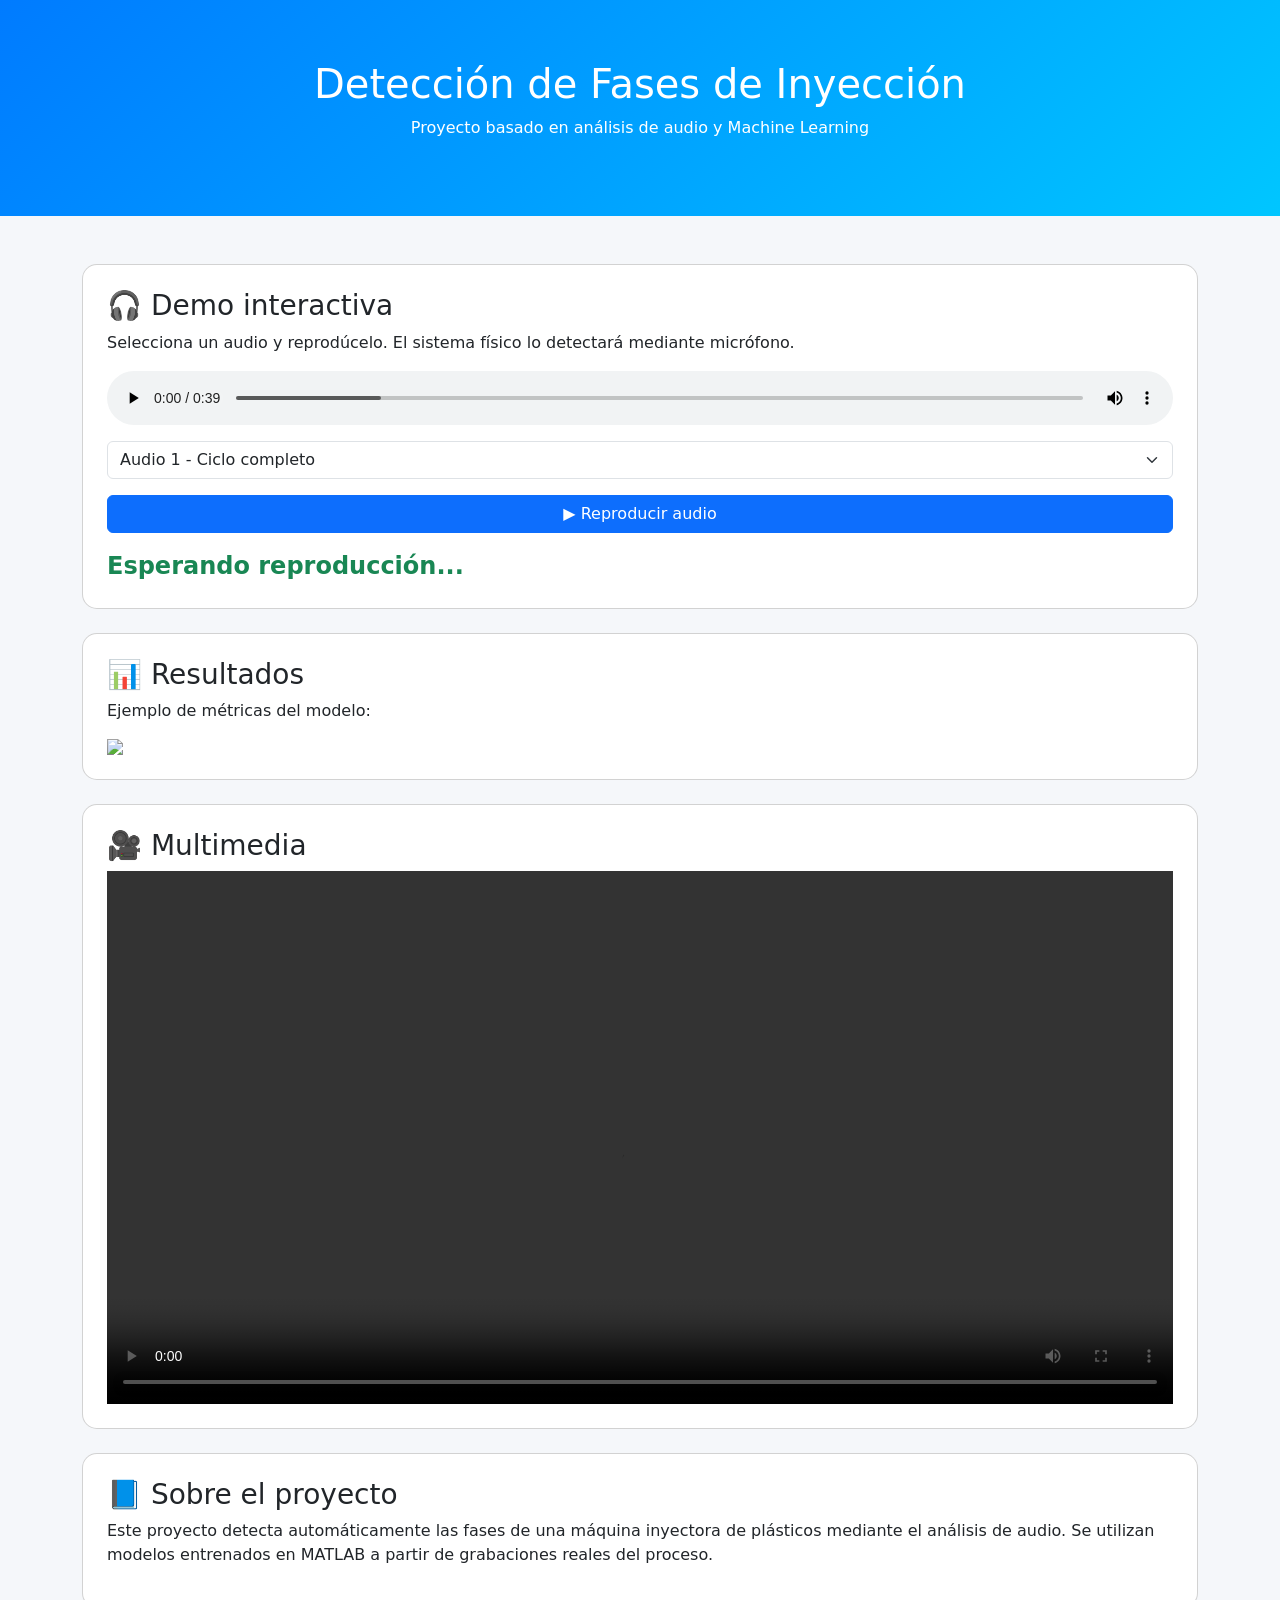
==== index.html @ 89d26fb7 "Add files via upload" ====
<!DOCTYPE html>
<html lang="es">
<head>
  <meta charset="UTF-8">
  <meta name="viewport" content="width=device-width, initial-scale=1.0">
  <title>Detección de Fases - Inyectora</title>

  <!-- Bootstrap CDN -->
  <link href="https://cdn.jsdelivr.net/npm/bootstrap@5.3.0/dist/css/bootstrap.min.css" rel="stylesheet">

  <style>
    body {
      background: #f5f7fa;
    }
    .hero {
      background: linear-gradient(135deg, #007bff, #00c6ff);
      color: white;
      padding: 60px 20px;
      text-align: center;
    }
    .card {
      border-radius: 15px;
    }
    .result-box {
      font-size: 1.5rem;
      font-weight: bold;
      margin-top: 15px;
    }
  </style>
</head>
<body>

<div class="hero">
  <h1>Detección de Fases de Inyección</h1>
  <p>Proyecto basado en análisis de audio y Machine Learning</p>
</div>

<div class="container mt-5">

  <!-- DEMO -->
  <div class="card p-4 mb-4">
    <h3>🎧 Demo interactiva</h3>
    <p>Selecciona un audio y reprodúcelo. El sistema físico lo detectará mediante micrófono.</p>

    <audio id="player" controls class="w-100 mb-3">
      <source id="audioSource" src="audio1.wav" type="audio/wav">
    </audio>

    <select class="form-select" onchange="cambiarAudio(this.value)">
      <option value="audio1.wav">Audio 1 - Ciclo completo</option>
      <option value="audio2.wav">Audio 2 - Variante</option>
      <option value="audio3.wav">Audio 3 - Ruido añadido</option>
    </select>

    <button class="btn btn-primary mt-3" onclick="reproducirAudio()">▶️ Reproducir audio</button>

    <div class="result-box text-success" id="estado">
      Esperando reproducción...
    </div>
  </div>

  <!-- RESULTADOS -->
  <div class="card p-4 mb-4">
    <h3>📊 Resultados</h3>
    <p>Ejemplo de métricas del modelo:</p>
    <img src="grafica.png" class="img-fluid">
  </div>

  <!-- MULTIMEDIA -->
  <div class="card p-4 mb-4">
    <h3>🎥 Multimedia</h3>
    <video controls class="w-100">
      <source src="video.mp4" type="video/mp4">
    </video>
  </div>

  <!-- INFO -->
  <div class="card p-4 mb-4">
    <h3>📘 Sobre el proyecto</h3>
    <p>
      Este proyecto detecta automáticamente las fases de una máquina inyectora de plásticos 
      mediante el análisis de audio. Se utilizan modelos entrenados en MATLAB a partir de 
      grabaciones reales del proceso.
    </p>
  </div>

</div>

<script>
function cambiarAudio(src) {
  const player = document.getElementById("player");
  const source = document.getElementById("audioSource");

  source.src = src;
  player.load();

  document.getElementById("estado").innerText = "Audio cargado. Listo para reproducir.";
}

function reproducirAudio() {
  const player = document.getElementById("player");
  player.play();

  document.getElementById("estado").innerText = "Reproduciendo... El sistema físico está escuchando.";

  setTimeout(() => {
    document.getElementById("estado").innerText = "Procesamiento en curso...";
  }, 2000);

  setTimeout(() => {
    document.getElementById("estado").innerText = "Fase detectada: INYECCIÓN (ejemplo)";
  }, 5000);
}
</script>

</body>
</html>
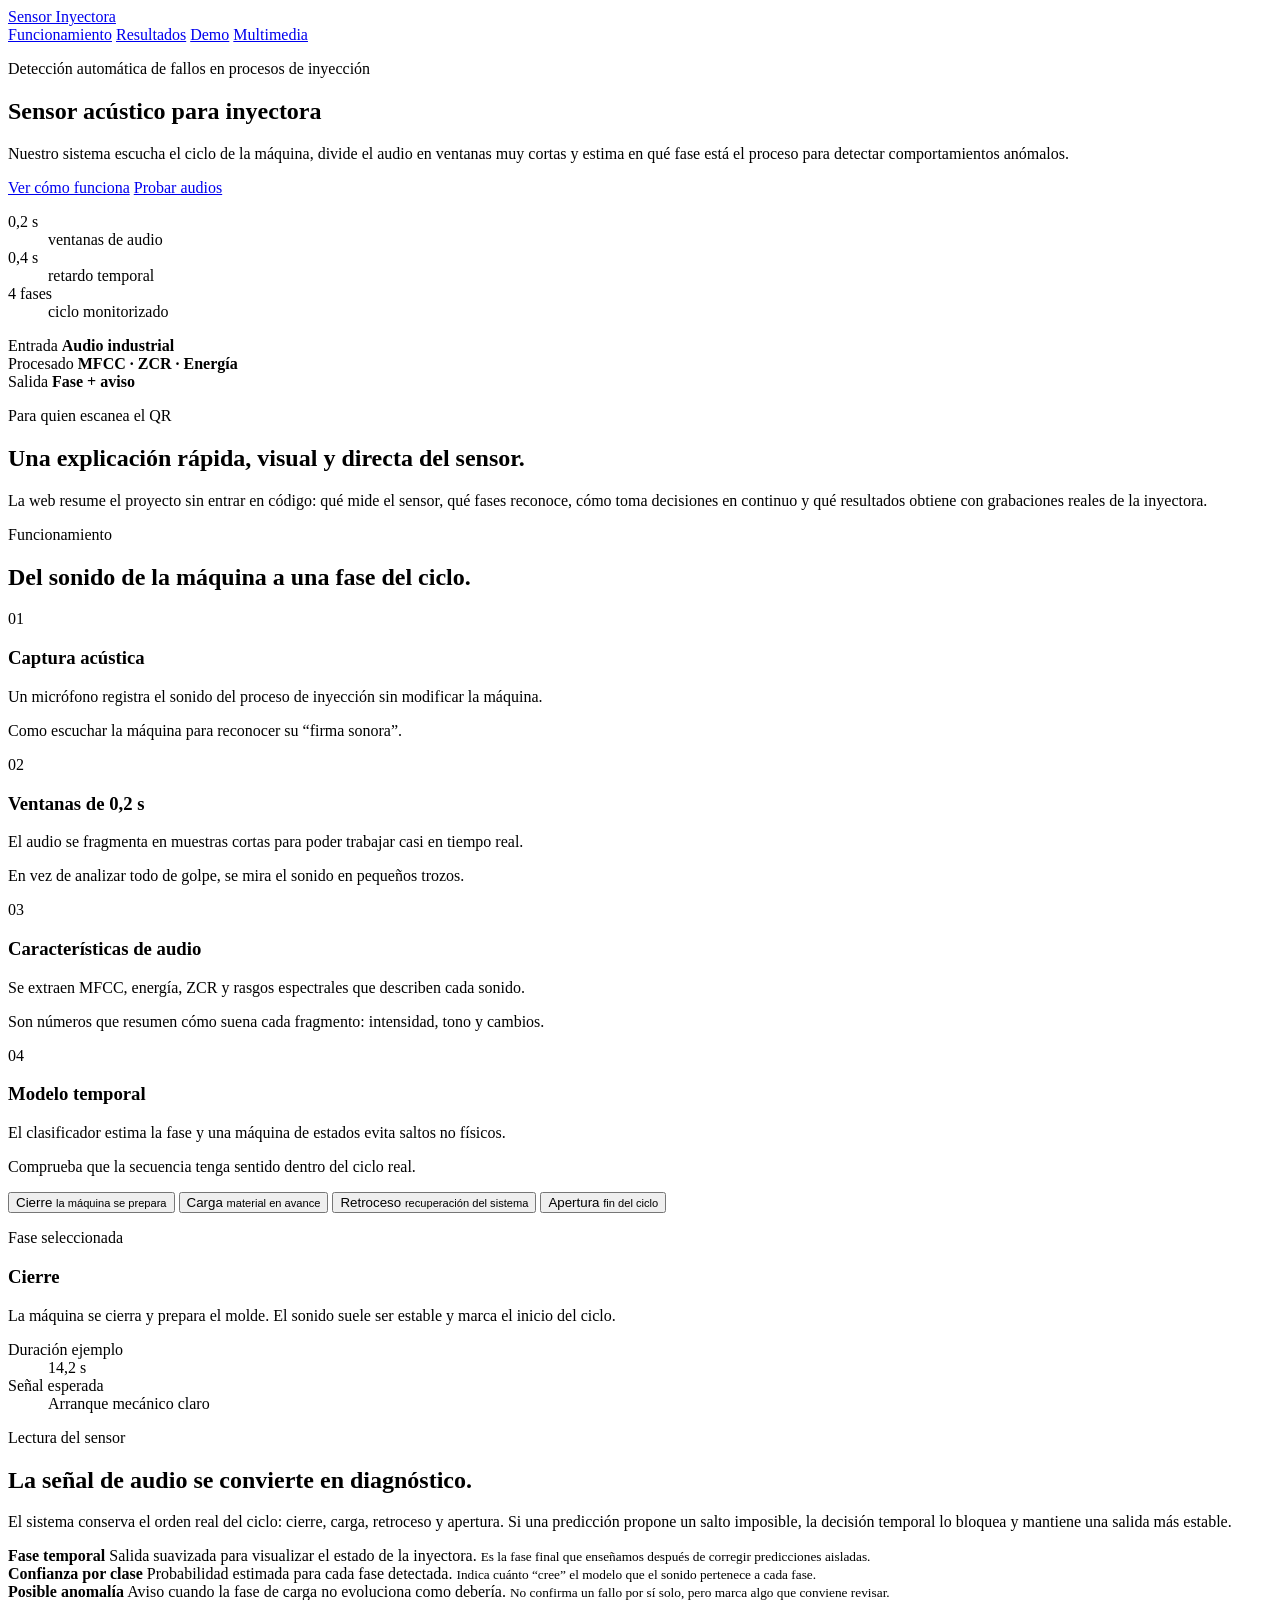
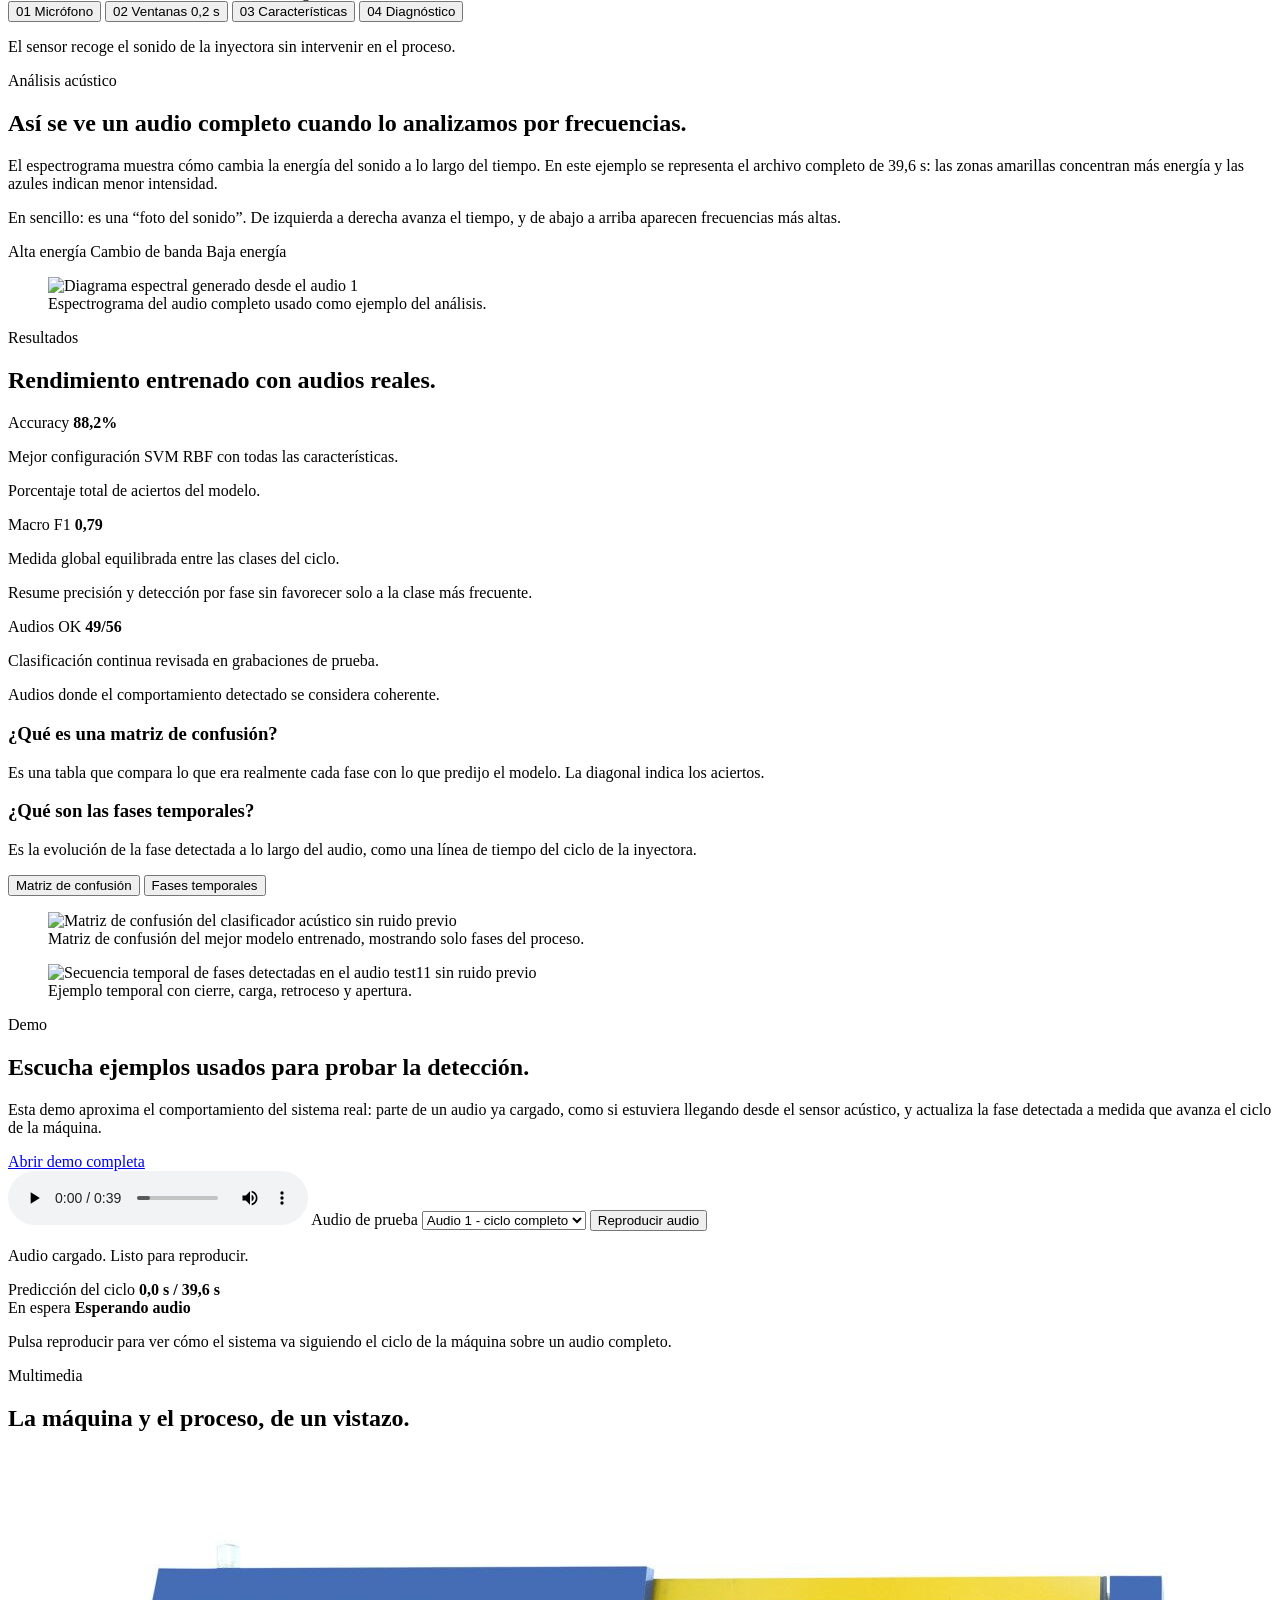
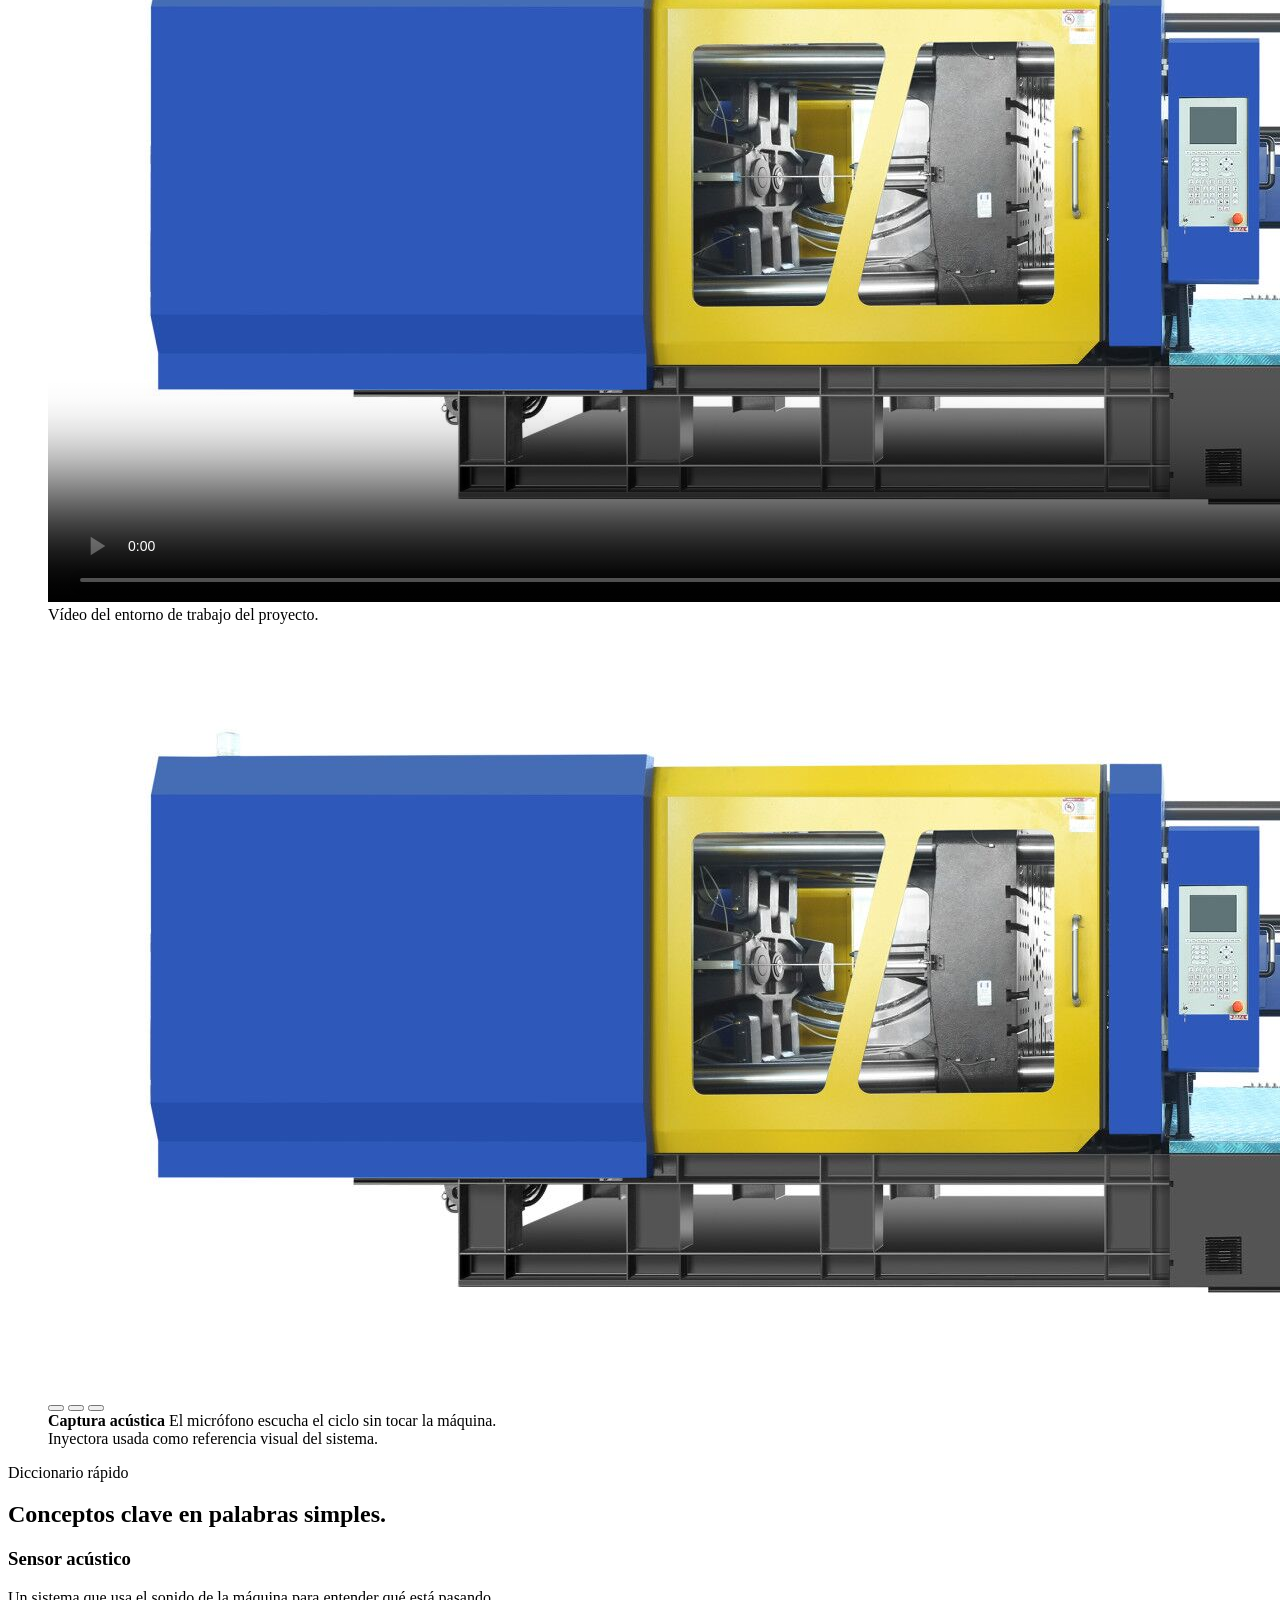
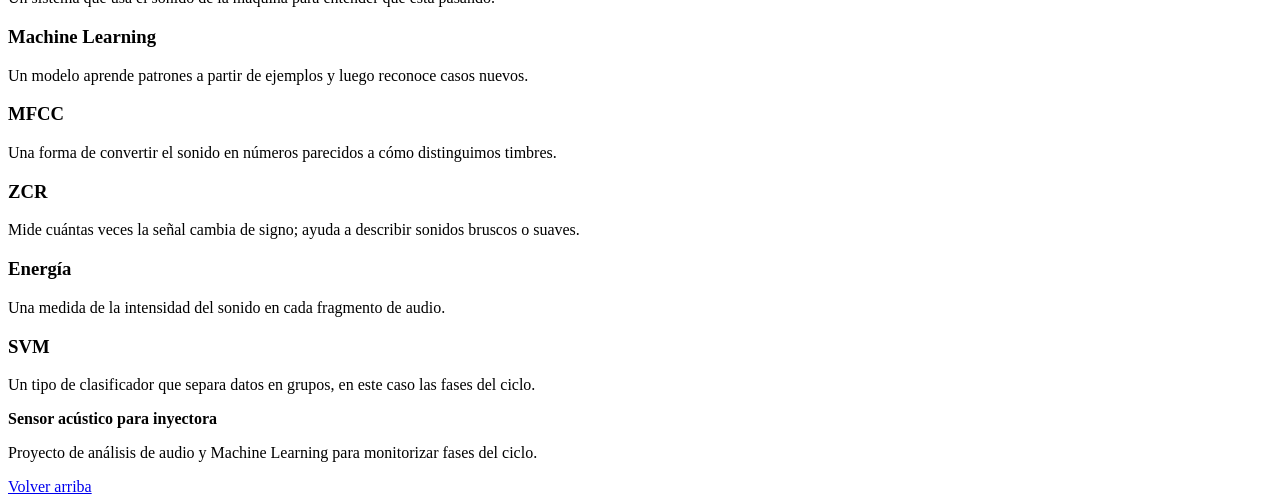
==== commit 9bb40f9d: "Add files via upload" ====
--- a/index.html
+++ b/index.html
@@ -1,117 +1,419 @@
-<!DOCTYPE html>
-<html lang="es">
-<head>
-  <meta charset="UTF-8">
-  <meta name="viewport" content="width=device-width, initial-scale=1.0">
-  <title>Detección de Fases - Inyectora</title>
-
-  <!-- Bootstrap CDN -->
-  <link href="https://cdn.jsdelivr.net/npm/bootstrap@5.3.0/dist/css/bootstrap.min.css" rel="stylesheet">
-
-  <style>
-    body {
-      background: #f5f7fa;
-    }
-    .hero {
-      background: linear-gradient(135deg, #007bff, #00c6ff);
-      color: white;
-      padding: 60px 20px;
-      text-align: center;
-    }
-    .card {
-      border-radius: 15px;
-    }
-    .result-box {
-      font-size: 1.5rem;
-      font-weight: bold;
-      margin-top: 15px;
-    }
-  </style>
-</head>
-<body>
-
-<div class="hero">
-  <h1>Detección de Fases de Inyección</h1>
-  <p>Proyecto basado en análisis de audio y Machine Learning</p>
-</div>
-
-<div class="container mt-5">
-
-  <!-- DEMO -->
-  <div class="card p-4 mb-4">
-    <h3>🎧 Demo interactiva</h3>
-    <p>Selecciona un audio y reprodúcelo. El sistema físico lo detectará mediante micrófono.</p>
-
-    <audio id="player" controls class="w-100 mb-3">
-      <source id="audioSource" src="audio1.wav" type="audio/wav">
-    </audio>
-
-    <select class="form-select" onchange="cambiarAudio(this.value)">
-      <option value="audio1.wav">Audio 1 - Ciclo completo</option>
-      <option value="audio2.wav">Audio 2 - Variante</option>
-      <option value="audio3.wav">Audio 3 - Ruido añadido</option>
-    </select>
-
-    <button class="btn btn-primary mt-3" onclick="reproducirAudio()">▶️ Reproducir audio</button>
-
-    <div class="result-box text-success" id="estado">
-      Esperando reproducción...
-    </div>
-  </div>
-
-  <!-- RESULTADOS -->
-  <div class="card p-4 mb-4">
-    <h3>📊 Resultados</h3>
-    <p>Ejemplo de métricas del modelo:</p>
-    <img src="grafica.png" class="img-fluid">
-  </div>
-
-  <!-- MULTIMEDIA -->
-  <div class="card p-4 mb-4">
-    <h3>🎥 Multimedia</h3>
-    <video controls class="w-100">
-      <source src="video.mp4" type="video/mp4">
-    </video>
-  </div>
-
-  <!-- INFO -->
-  <div class="card p-4 mb-4">
-    <h3>📘 Sobre el proyecto</h3>
-    <p>
-      Este proyecto detecta automáticamente las fases de una máquina inyectora de plásticos 
-      mediante el análisis de audio. Se utilizan modelos entrenados en MATLAB a partir de 
-      grabaciones reales del proceso.
-    </p>
-  </div>
-
-</div>
-
-<script>
-function cambiarAudio(src) {
-  const player = document.getElementById("player");
-  const source = document.getElementById("audioSource");
-
-  source.src = src;
-  player.load();
-
-  document.getElementById("estado").innerText = "Audio cargado. Listo para reproducir.";
-}
-
-function reproducirAudio() {
-  const player = document.getElementById("player");
-  player.play();
-
-  document.getElementById("estado").innerText = "Reproduciendo... El sistema físico está escuchando.";
-
-  setTimeout(() => {
-    document.getElementById("estado").innerText = "Procesamiento en curso...";
-  }, 2000);
-
-  setTimeout(() => {
-    document.getElementById("estado").innerText = "Fase detectada: INYECCIÓN (ejemplo)";
-  }, 5000);
-}
-</script>
-
-</body>
-</html>
+<!DOCTYPE html>
+<html lang="es">
+<head>
+  <meta charset="UTF-8">
+  <meta name="viewport" content="width=device-width, initial-scale=1.0">
+  <meta name="description" content="Web del sensor acústico para detectar fases y posibles fallos en una inyectora mediante análisis de audio y aprendizaje automático.">
+  <title>Sensor acústico para inyectora | Detección de fases</title>
+  <link rel="preload" as="image" href="maquina.jpg">
+  <link rel="stylesheet" href="assets/css/styles.css">
+</head>
+<body>
+  <div class="scroll-progress" aria-hidden="true"><span id="scrollProgress"></span></div>
+  <header class="site-hero">
+    <nav class="topbar" aria-label="Navegación principal">
+      <a class="brand" href="index.html" aria-label="Inicio">
+        <span class="brand-mark" aria-hidden="true"></span>
+        <span>Sensor Inyectora</span>
+      </a>
+      <div class="nav-links">
+        <a href="#funciona">Funcionamiento</a>
+        <a href="#resultados">Resultados</a>
+        <a href="#demo">Demo</a>
+        <a href="multimedia.html">Multimedia</a>
+      </div>
+    </nav>
+
+    <section class="hero-content" aria-labelledby="hero-title">
+      <p class="eyebrow">Detección automática de fallos en procesos de inyección</p>
+      <h1 id="hero-title">Sensor acústico para inyectora</h1>
+      <p class="hero-copy">
+        Nuestro sistema escucha el ciclo de la máquina, divide el audio en ventanas muy cortas
+        y estima en qué fase está el proceso para detectar comportamientos anómalos.
+      </p>
+      <div class="hero-actions">
+        <a class="button button-primary" href="#funciona">Ver cómo funciona</a>
+        <a class="button button-secondary" href="#demo">Probar audios</a>
+      </div>
+      <dl class="hero-metrics" aria-label="Resumen del sistema">
+        <div>
+          <dt>0,2 s</dt>
+          <dd>ventanas de audio</dd>
+        </div>
+        <div>
+          <dt>0,4 s</dt>
+          <dd>retardo temporal</dd>
+        </div>
+        <div>
+          <dt>4 fases</dt>
+          <dd>ciclo monitorizado</dd>
+        </div>
+      </dl>
+
+      <div class="lab-status-panel" aria-label="Estado del prototipo">
+        <div>
+          <span>Entrada</span>
+          <strong>Audio industrial</strong>
+        </div>
+        <div>
+          <span>Procesado</span>
+          <strong>MFCC · ZCR · Energía</strong>
+        </div>
+        <div>
+          <span>Salida</span>
+          <strong>Fase + aviso</strong>
+        </div>
+      </div>
+    </section>
+  </header>
+
+  <main>
+    <section class="section section-summary" aria-labelledby="summary-title">
+      <div class="container summary-grid">
+        <div>
+          <p class="section-kicker">Para quien escanea el QR</p>
+          <h2 id="summary-title">Una explicación rápida, visual y directa del sensor.</h2>
+        </div>
+        <p>
+          La web resume el proyecto sin entrar en código: qué mide el sensor, qué fases reconoce,
+          cómo toma decisiones en continuo y qué resultados obtiene con grabaciones reales de la inyectora.
+        </p>
+      </div>
+    </section>
+
+    <section class="section" id="funciona" aria-labelledby="funciona-title">
+      <div class="container">
+        <div class="section-heading">
+          <p class="section-kicker">Funcionamiento</p>
+          <h2 id="funciona-title">Del sonido de la máquina a una fase del ciclo.</h2>
+        </div>
+
+        <div class="process-grid">
+          <article class="process-step">
+            <span class="step-number">01</span>
+            <h3>Captura acústica</h3>
+            <p>Un micrófono registra el sonido del proceso de inyección sin modificar la máquina.</p>
+            <p class="plain-explain">Como escuchar la máquina para reconocer su “firma sonora”.</p>
+          </article>
+          <article class="process-step">
+            <span class="step-number">02</span>
+            <h3>Ventanas de 0,2 s</h3>
+            <p>El audio se fragmenta en muestras cortas para poder trabajar casi en tiempo real.</p>
+            <p class="plain-explain">En vez de analizar todo de golpe, se mira el sonido en pequeños trozos.</p>
+          </article>
+          <article class="process-step">
+            <span class="step-number">03</span>
+            <h3>Características de audio</h3>
+            <p>Se extraen MFCC, energía, ZCR y rasgos espectrales que describen cada sonido.</p>
+            <p class="plain-explain">Son números que resumen cómo suena cada fragmento: intensidad, tono y cambios.</p>
+          </article>
+          <article class="process-step">
+            <span class="step-number">04</span>
+            <h3>Modelo temporal</h3>
+            <p>El clasificador estima la fase y una máquina de estados evita saltos no físicos.</p>
+            <p class="plain-explain">Comprueba que la secuencia tenga sentido dentro del ciclo real.</p>
+          </article>
+        </div>
+
+        <div class="phase-strip" aria-label="Fases del proceso">
+          <button class="phase phase-close is-active" type="button" data-phase="cierre">
+            <span>Cierre</span>
+            <small>la máquina se prepara</small>
+          </button>
+          <button class="phase phase-load" type="button" data-phase="carga">
+            <span>Carga</span>
+            <small>material en avance</small>
+          </button>
+          <button class="phase phase-back" type="button" data-phase="retroceso">
+            <span>Retroceso</span>
+            <small>recuperación del sistema</small>
+          </button>
+          <button class="phase phase-open" type="button" data-phase="apertura">
+            <span>Apertura</span>
+            <small>fin del ciclo</small>
+          </button>
+        </div>
+
+        <article class="phase-inspector" aria-live="polite">
+          <div>
+            <p class="section-kicker">Fase seleccionada</p>
+            <h3 id="phaseTitle">Cierre</h3>
+            <p id="phaseDescription">La máquina se cierra y prepara el molde. El sonido suele ser estable y marca el inicio del ciclo.</p>
+          </div>
+          <dl>
+            <div>
+              <dt>Duración ejemplo</dt>
+              <dd id="phaseDuration">14,2 s</dd>
+            </div>
+            <div>
+              <dt>Señal esperada</dt>
+              <dd id="phaseSignal">Arranque mecánico claro</dd>
+            </div>
+          </dl>
+        </article>
+      </div>
+    </section>
+
+    <section class="section section-dark" aria-labelledby="sensor-title">
+      <div class="container split-layout">
+        <div>
+          <p class="section-kicker">Lectura del sensor</p>
+          <h2 id="sensor-title">La señal de audio se convierte en diagnóstico.</h2>
+          <p>
+            El sistema conserva el orden real del ciclo:
+            cierre, carga, retroceso y apertura. Si una predicción propone un salto imposible,
+            la decisión temporal lo bloquea y mantiene una salida más estable.
+          </p>
+        </div>
+        <div class="diagnostic-list" aria-label="Datos de diagnóstico">
+          <div>
+            <strong>Fase temporal</strong>
+            <span>Salida suavizada para visualizar el estado de la inyectora.</span>
+            <small>Es la fase final que enseñamos después de corregir predicciones aisladas.</small>
+          </div>
+          <div>
+            <strong>Confianza por clase</strong>
+            <span>Probabilidad estimada para cada fase detectada.</span>
+            <small>Indica cuánto “cree” el modelo que el sonido pertenece a cada fase.</small>
+          </div>
+          <div>
+            <strong>Posible anomalía</strong>
+            <span>Aviso cuando la fase de carga no evoluciona como debería.</span>
+            <small>No confirma un fallo por sí solo, pero marca algo que conviene revisar.</small>
+          </div>
+        </div>
+      </div>
+      <div class="container">
+        <div class="sensor-flow" aria-label="Flujo interactivo del sistema">
+          <button class="flow-node is-active" type="button" data-flow="0">
+            <span>01</span>
+            Micrófono
+          </button>
+          <button class="flow-node" type="button" data-flow="1">
+            <span>02</span>
+            Ventanas 0,2 s
+          </button>
+          <button class="flow-node" type="button" data-flow="2">
+            <span>03</span>
+            Características
+          </button>
+          <button class="flow-node" type="button" data-flow="3">
+            <span>04</span>
+            Diagnóstico
+          </button>
+        </div>
+        <p class="flow-caption" id="flowCaption">El sensor recoge el sonido de la inyectora sin intervenir en el proceso.</p>
+      </div>
+    </section>
+
+    <section class="section spectral-section" aria-labelledby="spectral-title">
+      <div class="container spectral-grid">
+        <div>
+          <p class="section-kicker">Análisis acústico</p>
+          <h2 id="spectral-title">Así se ve un audio completo cuando lo analizamos por frecuencias.</h2>
+          <p>
+            El espectrograma muestra cómo cambia la energía del sonido a lo largo del tiempo.
+            En este ejemplo se representa el archivo completo de 39,6 s: las zonas amarillas
+            concentran más energía y las azules indican menor intensidad.
+          </p>
+          <p class="simple-definition">
+            En sencillo: es una “foto del sonido”. De izquierda a derecha avanza el tiempo,
+            y de abajo a arriba aparecen frecuencias más altas.
+          </p>
+          <div class="spectral-legend" aria-label="Leyenda del espectrograma">
+            <span><i class="legend-high"></i>Alta energía</span>
+            <span><i class="legend-mid"></i>Cambio de banda</span>
+            <span><i class="legend-low"></i>Baja energía</span>
+          </div>
+        </div>
+        <figure class="result-figure spectral-card">
+          <img src="assets/img/espectrograma-audio1.svg" alt="Diagrama espectral generado desde el audio 1">
+          <figcaption>Espectrograma del audio completo usado como ejemplo del análisis.</figcaption>
+        </figure>
+      </div>
+    </section>
+
+    <section class="section" id="resultados" aria-labelledby="resultados-title">
+      <div class="container">
+        <div class="section-heading">
+          <p class="section-kicker">Resultados</p>
+          <h2 id="resultados-title">Rendimiento entrenado con audios reales.</h2>
+        </div>
+
+        <div class="stats-grid">
+          <article class="stat-card">
+            <span>Accuracy</span>
+            <strong>88,2%</strong>
+            <p>Mejor configuración SVM RBF con todas las características.</p>
+            <p class="metric-explain">Porcentaje total de aciertos del modelo.</p>
+          </article>
+          <article class="stat-card">
+            <span>Macro F1</span>
+            <strong>0,79</strong>
+            <p>Medida global equilibrada entre las clases del ciclo.</p>
+            <p class="metric-explain">Resume precisión y detección por fase sin favorecer solo a la clase más frecuente.</p>
+          </article>
+          <article class="stat-card">
+            <span>Audios OK</span>
+            <strong>49/56</strong>
+            <p>Clasificación continua revisada en grabaciones de prueba.</p>
+            <p class="metric-explain">Audios donde el comportamiento detectado se considera coherente.</p>
+          </article>
+        </div>
+
+        <div class="result-explainer">
+          <article>
+            <h3>¿Qué es una matriz de confusión?</h3>
+            <p>Es una tabla que compara lo que era realmente cada fase con lo que predijo el modelo. La diagonal indica los aciertos.</p>
+          </article>
+          <article>
+            <h3>¿Qué son las fases temporales?</h3>
+            <p>Es la evolución de la fase detectada a lo largo del audio, como una línea de tiempo del ciclo de la inyectora.</p>
+          </article>
+        </div>
+
+        <div class="result-tabs" role="tablist" aria-label="Visualizaciones de resultados">
+          <button class="result-tab is-active" type="button" data-result="matrix">Matriz de confusión</button>
+          <button class="result-tab" type="button" data-result="timeline">Fases temporales</button>
+        </div>
+
+        <div class="visual-grid result-panels">
+          <figure class="result-figure result-panel is-active" data-result-panel="matrix">
+            <img src="assets/img/matriz-confusion-fases.svg" alt="Matriz de confusión del clasificador acústico sin ruido previo">
+            <figcaption>Matriz de confusión del mejor modelo entrenado, mostrando solo fases del proceso.</figcaption>
+          </figure>
+          <figure class="result-figure result-panel" data-result-panel="timeline">
+            <img src="assets/img/test11-fases-sin-ruido.svg" alt="Secuencia temporal de fases detectadas en el audio test11 sin ruido previo">
+            <figcaption>Ejemplo temporal con cierre, carga, retroceso y apertura.</figcaption>
+          </figure>
+        </div>
+      </div>
+    </section>
+
+    <section class="section section-media" id="demo" aria-labelledby="demo-title">
+      <div class="container media-grid">
+        <div>
+          <p class="section-kicker">Demo</p>
+          <h2 id="demo-title">Escucha ejemplos usados para probar la detección.</h2>
+          <p>
+            Esta demo aproxima el comportamiento del sistema real: parte de un audio ya cargado,
+            como si estuviera llegando desde el sensor acústico, y actualiza la fase detectada
+            a medida que avanza el ciclo de la máquina.
+          </p>
+          <a class="button button-secondary button-inline" href="demo.html">Abrir demo completa</a>
+        </div>
+
+        <article class="demo-panel" aria-label="Reproductor de audios de prueba">
+          <div class="phase-live-preview" aria-hidden="true">
+            <span class="phase-dot phase-dot-close" data-demo-phase="cierre"></span>
+            <span class="phase-dot phase-dot-load" data-demo-phase="carga"></span>
+            <span class="phase-dot phase-dot-back" data-demo-phase="retroceso"></span>
+            <span class="phase-dot phase-dot-open" data-demo-phase="apertura"></span>
+          </div>
+          <audio id="player" controls>
+            <source id="audioSource" src="audio1.wav" type="audio/wav">
+          </audio>
+          <label class="field-label" for="audioSelect">Audio de prueba</label>
+          <select id="audioSelect" class="select-field">
+            <option value="audio1.wav">Audio 1 - ciclo completo</option>
+            <option value="audio2.wav">Audio 2 - variante</option>
+            <option value="audio3.wav">Audio 3 - ruido añadido</option>
+          </select>
+          <button class="button button-primary full-width" type="button" id="playButton">Reproducir audio</button>
+          <p class="status-text" id="estado" aria-live="polite">Audio cargado. Listo para reproducir.</p>
+          <div class="status-track" aria-hidden="true">
+            <span id="statusBar"></span>
+          </div>
+          <div class="demo-monitor" aria-label="Salida sincronizada del clasificador">
+            <div class="monitor-header">
+              <span>Predicción del ciclo</span>
+              <strong id="cycleClock">0,0 s / 39,6 s</strong>
+            </div>
+            <div class="phase-output">
+              <span class="phase-badge" id="phaseBadge">En espera</span>
+              <strong id="phaseReadout">Esperando audio</strong>
+              <p id="phaseLiveDescription">Pulsa reproducir para ver cómo el sistema va siguiendo el ciclo de la máquina sobre un audio completo.</p>
+            </div>
+            <div class="phase-timeline" id="phaseTimeline" aria-label="Línea temporal de fases"></div>
+          </div>
+        </article>
+      </div>
+    </section>
+
+    <section class="section" aria-labelledby="media-title">
+      <div class="container media-showcase">
+        <div class="section-heading">
+          <p class="section-kicker">Multimedia</p>
+          <h2 id="media-title">La máquina y el proceso, de un vistazo.</h2>
+        </div>
+        <div class="visual-grid">
+          <figure class="result-figure">
+            <video controls preload="metadata" poster="maquina.jpg">
+              <source src="video.mp4" type="video/mp4">
+            </video>
+            <figcaption>Vídeo del entorno de trabajo del proyecto.</figcaption>
+          </figure>
+          <figure class="result-figure machine-figure">
+            <img src="maquina.jpg" alt="Máquina inyectora de plástico monitorizada por el sensor acústico">
+            <button class="hotspot hotspot-mic" type="button" data-hotspot="captura" aria-label="Ver punto de captura"></button>
+            <button class="hotspot hotspot-mold" type="button" data-hotspot="molde" aria-label="Ver zona del molde"></button>
+            <button class="hotspot hotspot-control" type="button" data-hotspot="control" aria-label="Ver sistema de control"></button>
+            <div class="hotspot-card" id="hotspotCard" aria-live="polite">
+              <strong>Captura acústica</strong>
+              <span>El micrófono escucha el ciclo sin tocar la máquina.</span>
+            </div>
+            <figcaption>Inyectora usada como referencia visual del sistema.</figcaption>
+          </figure>
+        </div>
+      </div>
+    </section>
+
+    <section class="section glossary-section" aria-labelledby="glossary-title">
+      <div class="container">
+        <div class="section-heading">
+          <p class="section-kicker">Diccionario rápido</p>
+          <h2 id="glossary-title">Conceptos clave en palabras simples.</h2>
+        </div>
+        <div class="glossary-grid">
+          <article>
+            <h3>Sensor acústico</h3>
+            <p>Un sistema que usa el sonido de la máquina para entender qué está pasando.</p>
+          </article>
+          <article>
+            <h3>Machine Learning</h3>
+            <p>Un modelo aprende patrones a partir de ejemplos y luego reconoce casos nuevos.</p>
+          </article>
+          <article>
+            <h3>MFCC</h3>
+            <p>Una forma de convertir el sonido en números parecidos a cómo distinguimos timbres.</p>
+          </article>
+          <article>
+            <h3>ZCR</h3>
+            <p>Mide cuántas veces la señal cambia de signo; ayuda a describir sonidos bruscos o suaves.</p>
+          </article>
+          <article>
+            <h3>Energía</h3>
+            <p>Una medida de la intensidad del sonido en cada fragmento de audio.</p>
+          </article>
+          <article>
+            <h3>SVM</h3>
+            <p>Un tipo de clasificador que separa datos en grupos, en este caso las fases del ciclo.</p>
+          </article>
+        </div>
+      </div>
+    </section>
+  </main>
+
+  <footer class="site-footer">
+    <div class="container footer-grid">
+      <div>
+        <strong>Sensor acústico para inyectora</strong>
+        <p>Proyecto de análisis de audio y Machine Learning para monitorizar fases del ciclo.</p>
+      </div>
+      <a href="#hero-title">Volver arriba</a>
+    </div>
+  </footer>
+
+  <script src="assets/js/app.js"></script>
+</body>
+</html>
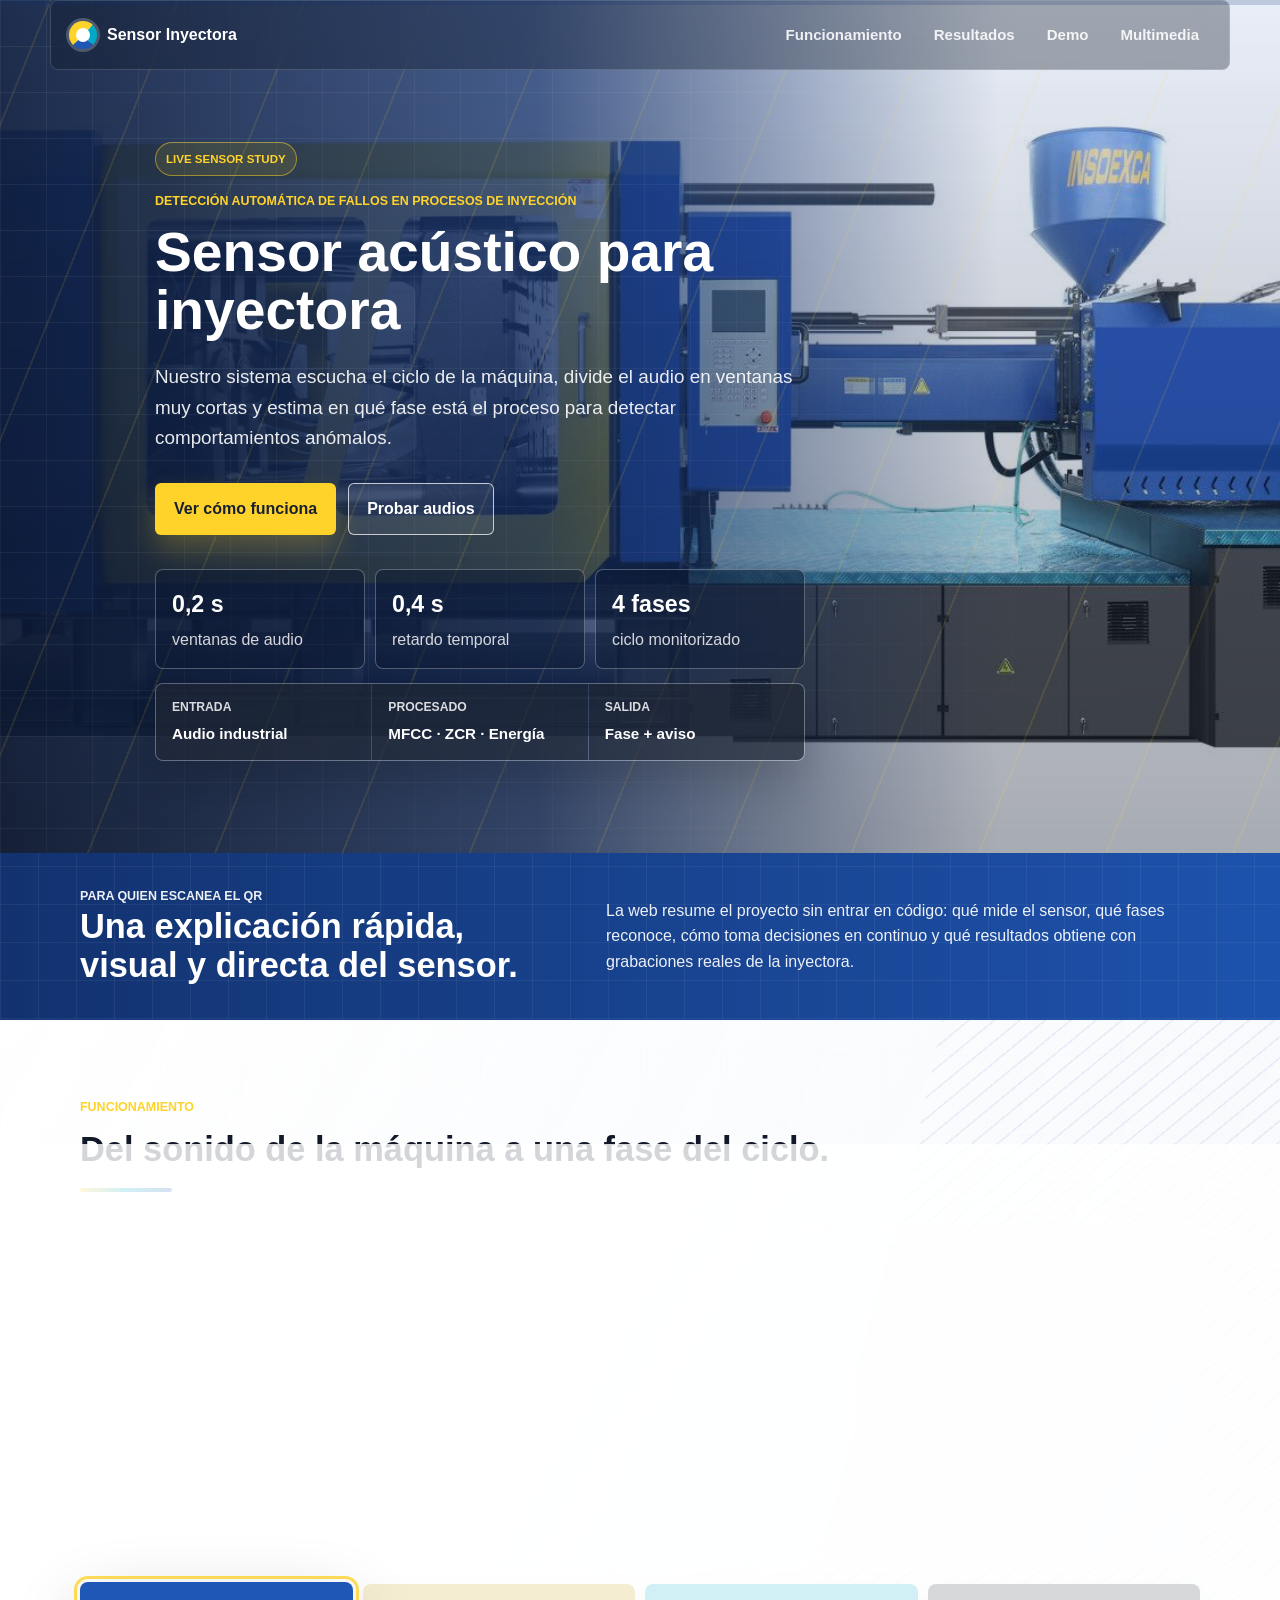
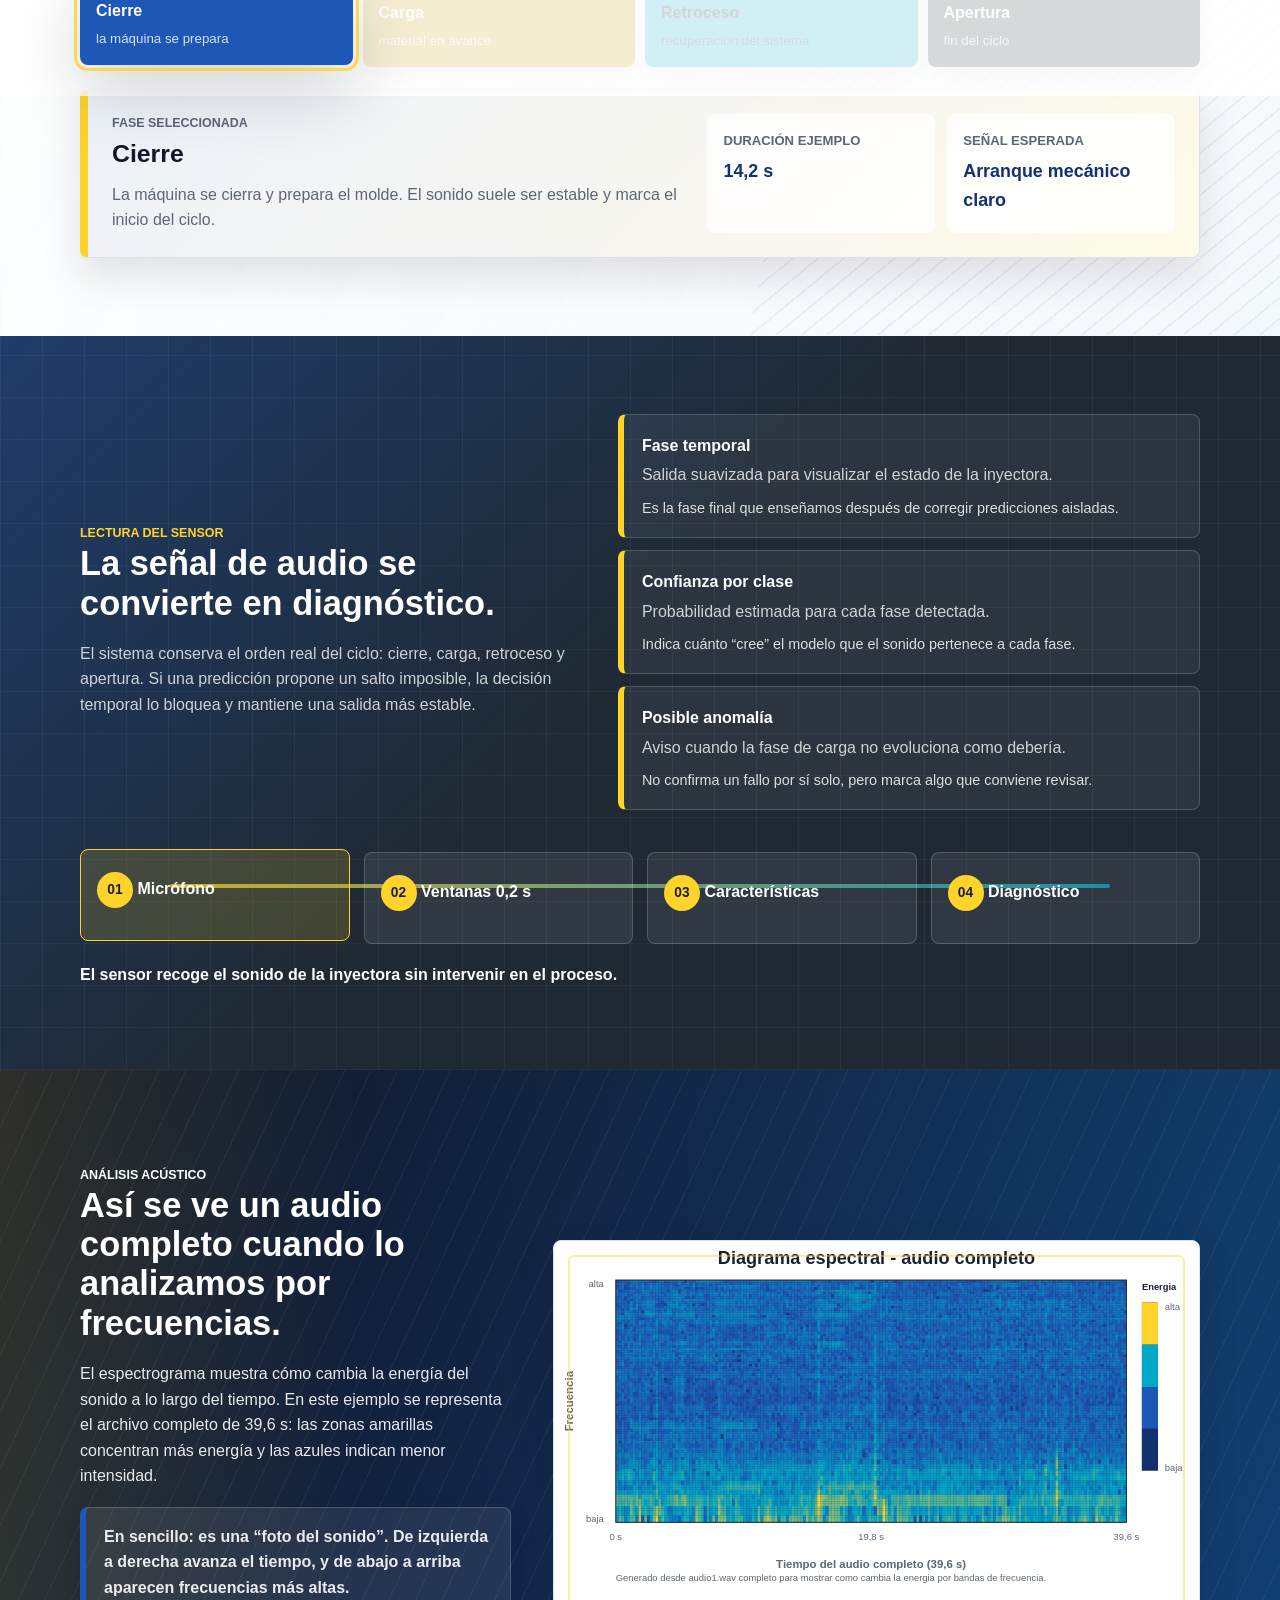
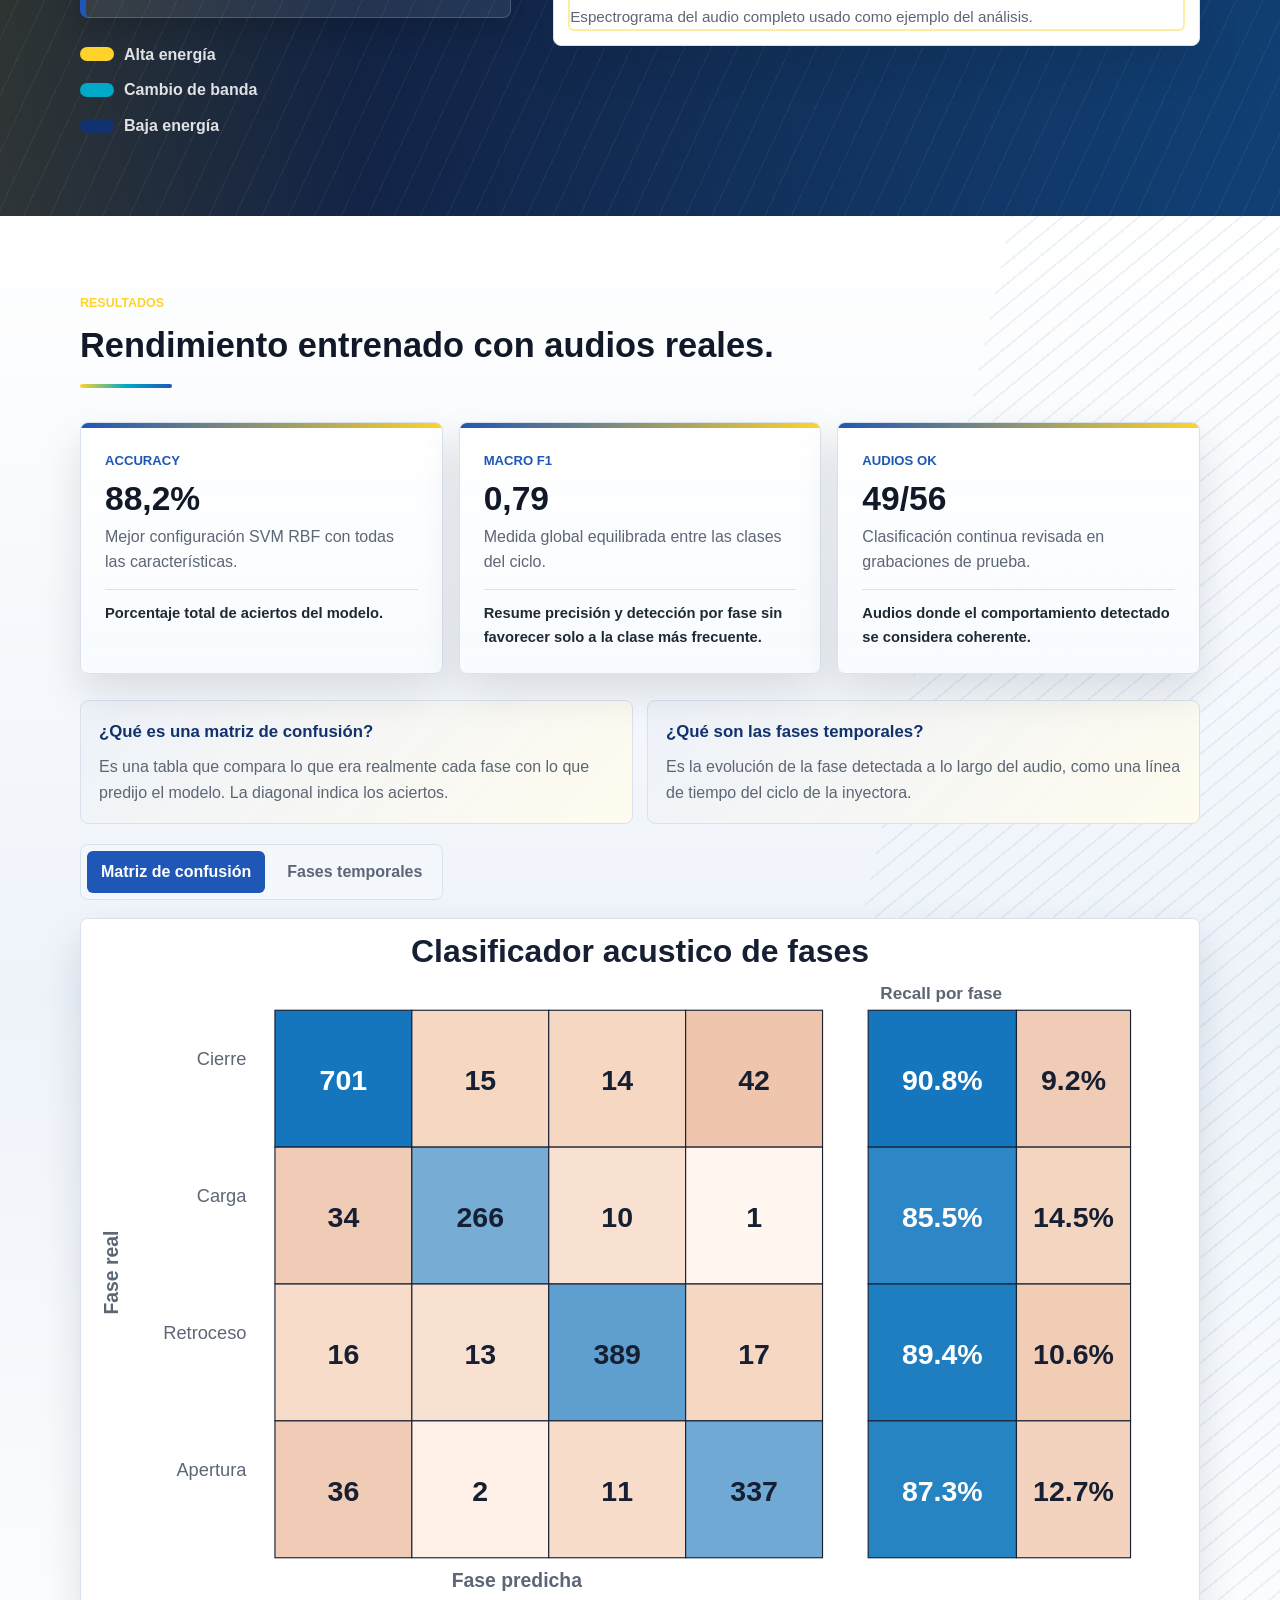
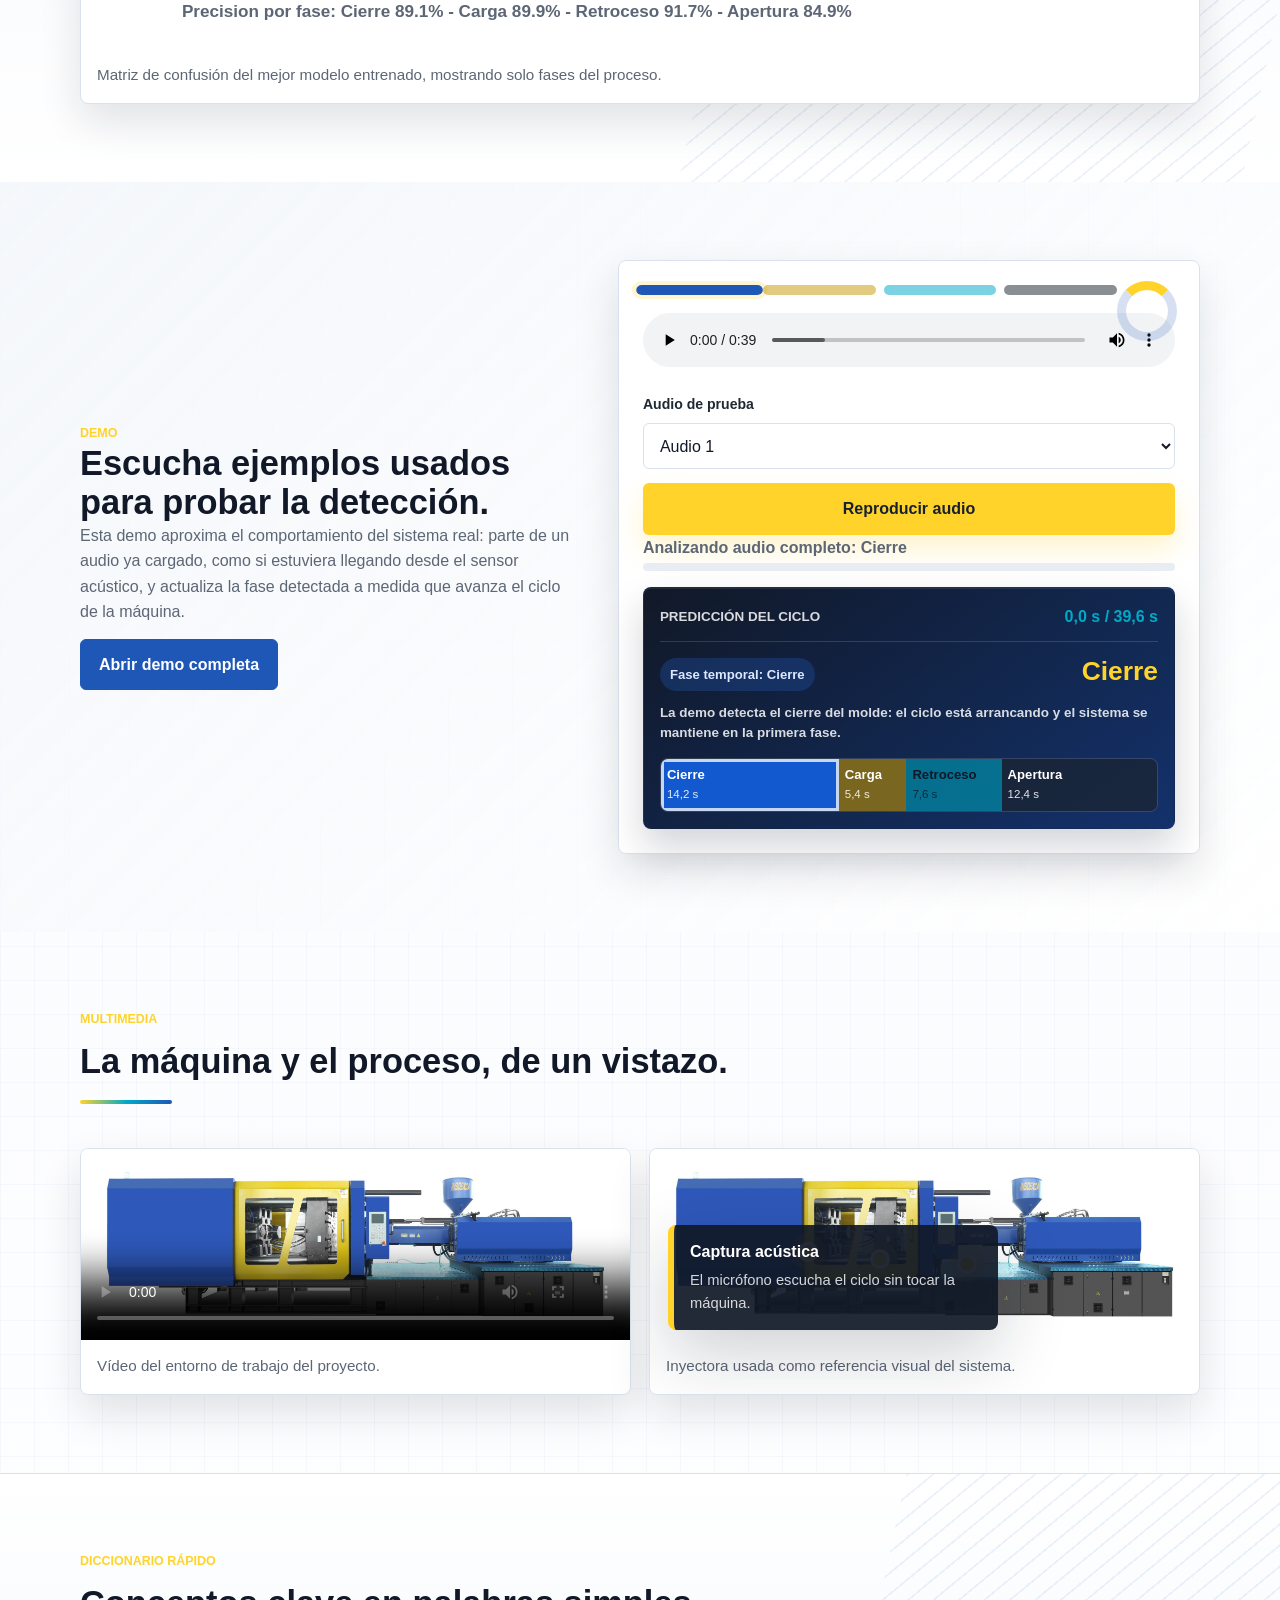
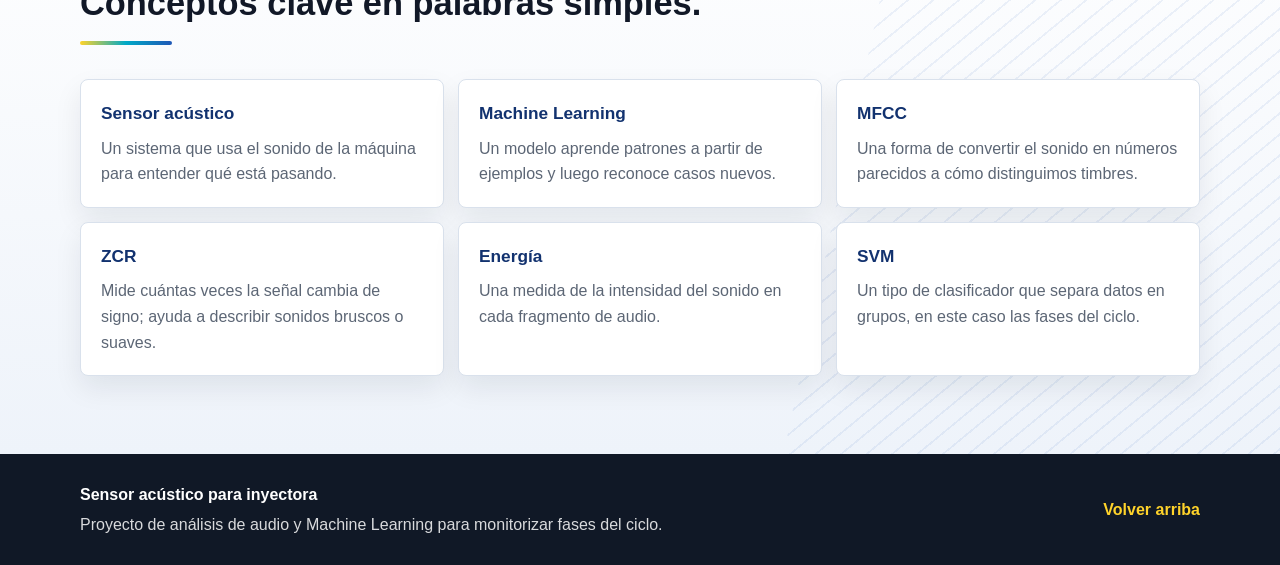
==== commit f0b8d523: "Add files via upload" ====
--- a/index.html
+++ b/index.html
@@ -5,7 +5,7 @@
   <meta name="viewport" content="width=device-width, initial-scale=1.0">
   <meta name="description" content="Web del sensor acústico para detectar fases y posibles fallos en una inyectora mediante análisis de audio y aprendizaje automático.">
   <title>Sensor acústico para inyectora | Detección de fases</title>
-  <link rel="preload" as="image" href="maquina.jpg">
+  <link rel="preload" as="image" href="assets/media/maquina.jpg">
   <link rel="stylesheet" href="assets/css/styles.css">
 </head>
 <body>
@@ -311,13 +311,13 @@
             <span class="phase-dot phase-dot-open" data-demo-phase="apertura"></span>
           </div>
           <audio id="player" controls>
-            <source id="audioSource" src="audio1.wav" type="audio/wav">
+            <source id="audioSource" src="assets/audio/audio1.wav" type="audio/wav">
           </audio>
           <label class="field-label" for="audioSelect">Audio de prueba</label>
           <select id="audioSelect" class="select-field">
-            <option value="audio1.wav">Audio 1 - ciclo completo</option>
-            <option value="audio2.wav">Audio 2 - variante</option>
-            <option value="audio3.wav">Audio 3 - ruido añadido</option>
+            <option value="assets/audio/audio1.wav">Audio 1</option>
+            <option value="assets/audio/audio2.wav">Audio 2</option>
+            <option value="assets/audio/audio3.wav">Audio 3</option>
           </select>
           <button class="button button-primary full-width" type="button" id="playButton">Reproducir audio</button>
           <p class="status-text" id="estado" aria-live="polite">Audio cargado. Listo para reproducir.</p>
@@ -348,13 +348,13 @@
         </div>
         <div class="visual-grid">
           <figure class="result-figure">
-            <video controls preload="metadata" poster="maquina.jpg">
-              <source src="video.mp4" type="video/mp4">
+            <video controls preload="metadata" poster="assets/media/maquina.jpg">
+              <source src="assets/media/video.mp4" type="video/mp4">
             </video>
             <figcaption>Vídeo del entorno de trabajo del proyecto.</figcaption>
           </figure>
           <figure class="result-figure machine-figure">
-            <img src="maquina.jpg" alt="Máquina inyectora de plástico monitorizada por el sensor acústico">
+            <img src="assets/media/maquina.jpg" alt="Máquina inyectora de plástico monitorizada por el sensor acústico">
             <button class="hotspot hotspot-mic" type="button" data-hotspot="captura" aria-label="Ver punto de captura"></button>
             <button class="hotspot hotspot-mold" type="button" data-hotspot="molde" aria-label="Ver zona del molde"></button>
             <button class="hotspot hotspot-control" type="button" data-hotspot="control" aria-label="Ver sistema de control"></button>
--- a/assets/css/styles.css
+++ b/assets/css/styles.css
@@ -0,0 +1,1753 @@
+:root {
+  --blue: #1f57b6;
+  --blue-dark: #12326f;
+  --cyan: #00a9c7;
+  --yellow: #ffd32a;
+  --yellow-dark: #c89a0a;
+  --graphite: #1f2933;
+  --graphite-2: #111827;
+  --panel: #f8fbff;
+  --ink: #111827;
+  --muted: #5c6675;
+  --line: #d9e1ec;
+  --soft: #f4f7fb;
+  --white: #ffffff;
+  --shadow: 0 18px 42px rgba(15, 23, 42, 0.12);
+  --hard-shadow: 0 24px 70px rgba(15, 23, 42, 0.2);
+}
+
+* {
+  box-sizing: border-box;
+}
+
+html {
+  scroll-behavior: smooth;
+}
+
+body {
+  margin: 0;
+  background:
+    linear-gradient(rgba(31, 87, 182, 0.035) 1px, transparent 1px),
+    linear-gradient(90deg, rgba(31, 87, 182, 0.035) 1px, transparent 1px),
+    linear-gradient(180deg, #ffffff 0%, #f4f7fb 48%, #ffffff 100%);
+  background-size: 34px 34px, 34px 34px, auto;
+  color: var(--ink);
+  font-family: "Segoe UI", Arial, sans-serif;
+  line-height: 1.6;
+}
+
+.scroll-progress {
+  position: fixed;
+  inset: 0 0 auto;
+  z-index: 20;
+  height: 5px;
+  background: rgba(18, 50, 111, 0.2);
+}
+
+.scroll-progress span {
+  display: block;
+  width: 0%;
+  height: 100%;
+  background: linear-gradient(90deg, var(--yellow), var(--cyan), var(--blue));
+  transition: width 120ms linear;
+}
+
+body::before {
+  content: "";
+  position: fixed;
+  inset: 0;
+  z-index: -1;
+  background:
+    repeating-linear-gradient(115deg, rgba(18, 50, 111, 0.045) 0 1px, transparent 1px 22px),
+    linear-gradient(120deg, rgba(31, 87, 182, 0.08), transparent 34%),
+    linear-gradient(300deg, rgba(255, 211, 42, 0.08), transparent 42%);
+  pointer-events: none;
+}
+
+img,
+video,
+audio {
+  max-width: 100%;
+}
+
+a {
+  color: inherit;
+}
+
+.container {
+  width: min(1120px, calc(100% - 40px));
+  margin: 0 auto;
+}
+
+.narrow {
+  max-width: 760px;
+}
+
+.site-hero {
+  position: relative;
+  overflow: hidden;
+  min-height: 78svh;
+  color: var(--white);
+  background:
+    linear-gradient(90deg, rgba(16, 32, 66, 0.94) 0%, rgba(19, 50, 111, 0.78) 42%, rgba(31, 87, 182, 0.1) 78%),
+    url("../media/maquina.jpg") center bottom / cover no-repeat;
+}
+
+.site-hero::before,
+.site-hero::after {
+  content: "";
+  position: absolute;
+  inset: 0;
+  pointer-events: none;
+}
+
+.site-hero::before {
+  background:
+    linear-gradient(rgba(255, 255, 255, 0.07) 1px, transparent 1px),
+    linear-gradient(90deg, rgba(255, 255, 255, 0.06) 1px, transparent 1px);
+  background-size: 46px 46px;
+  mask-image: linear-gradient(90deg, #000 0%, rgba(0,0,0,0.75) 54%, transparent 92%);
+}
+
+.site-hero::after {
+  background:
+    repeating-linear-gradient(112deg, transparent 0 46px, rgba(255, 211, 42, 0.12) 46px 48px, transparent 48px 118px),
+    linear-gradient(180deg, transparent 0%, rgba(0, 0, 0, 0.34) 100%);
+  opacity: 0.82;
+}
+
+.topbar {
+  position: relative;
+  z-index: 2;
+  display: flex;
+  align-items: center;
+  justify-content: space-between;
+  gap: 24px;
+  width: min(1180px, calc(100% - 32px));
+  margin: 0 auto;
+  padding: 14px 18px;
+  border: 1px solid rgba(255, 255, 255, 0.16);
+  border-radius: 8px;
+  background: rgba(17, 24, 39, 0.34);
+  backdrop-filter: blur(16px);
+}
+
+.topbar-solid {
+  width: 100%;
+  padding: 18px max(20px, calc((100% - 1120px) / 2));
+  background: var(--graphite);
+  color: var(--white);
+}
+
+.brand {
+  display: inline-flex;
+  align-items: center;
+  gap: 10px;
+  font-weight: 800;
+  text-decoration: none;
+}
+
+.brand-mark {
+  width: 28px;
+  height: 28px;
+  border: 7px solid var(--yellow);
+  border-right-color: var(--cyan);
+  border-bottom-color: var(--blue);
+  border-radius: 50%;
+  background: var(--white);
+  box-shadow: 0 0 0 3px rgba(255, 255, 255, 0.22);
+  animation: markPulse 4.5s ease-in-out infinite;
+}
+
+.nav-links {
+  display: flex;
+  align-items: center;
+  gap: 8px;
+  flex-wrap: wrap;
+  justify-content: flex-end;
+}
+
+.nav-links a {
+  padding: 8px 12px;
+  border-radius: 6px;
+  color: rgba(255, 255, 255, 0.88);
+  font-size: 0.94rem;
+  font-weight: 700;
+  text-decoration: none;
+}
+
+.nav-links a:hover,
+.nav-links a:focus-visible {
+  background: rgba(255, 255, 255, 0.16);
+  outline: none;
+}
+
+.hero-content {
+  position: relative;
+  z-index: 1;
+  width: min(760px, calc(100% - 40px));
+  margin: 0 auto;
+  padding: 72px 0 92px;
+  transform: translateX(calc((min(1180px, 100vw) - min(760px, calc(100vw - 40px))) / -4));
+}
+
+.hero-content::before {
+  content: "LIVE SENSOR STUDY";
+  display: inline-flex;
+  margin-bottom: 16px;
+  padding: 7px 10px;
+  border: 1px solid rgba(255, 211, 42, 0.5);
+  border-radius: 999px;
+  background: rgba(255, 211, 42, 0.1);
+  color: var(--yellow);
+  font-size: 0.72rem;
+  font-weight: 900;
+}
+
+.site-hero .eyebrow {
+  color: var(--yellow);
+}
+
+.eyebrow,
+.section-kicker {
+  margin: 0 0 12px;
+  color: var(--yellow);
+  font-size: 0.78rem;
+  font-weight: 900;
+  letter-spacing: 0;
+  text-transform: uppercase;
+}
+
+.hero-content h1,
+.subpage-hero h1 {
+  margin: 0;
+  font-size: 3.45rem;
+  line-height: 1.05;
+  letter-spacing: 0;
+}
+
+.hero-copy {
+  max-width: 660px;
+  margin: 22px 0 0;
+  color: rgba(255, 255, 255, 0.9);
+  font-size: 1.18rem;
+}
+
+.hero-actions {
+  display: flex;
+  flex-wrap: wrap;
+  gap: 12px;
+  margin-top: 30px;
+}
+
+.button {
+  display: inline-flex;
+  align-items: center;
+  justify-content: center;
+  min-height: 46px;
+  padding: 12px 18px;
+  border: 1px solid transparent;
+  border-radius: 6px;
+  font: inherit;
+  font-weight: 800;
+  text-decoration: none;
+  cursor: pointer;
+  transition: transform 160ms ease, box-shadow 160ms ease, background 160ms ease;
+}
+
+.button:hover,
+.button:focus-visible {
+  transform: translateY(-1px);
+  outline: none;
+}
+
+.button-primary {
+  background: var(--yellow);
+  color: #172033;
+  box-shadow: 0 14px 28px rgba(255, 211, 42, 0.24);
+}
+
+.button-secondary {
+  border-color: rgba(255, 255, 255, 0.72);
+  background: rgba(255, 255, 255, 0.08);
+  color: var(--white);
+}
+
+.button-inline {
+  margin-top: 14px;
+  border-color: var(--blue);
+  background: var(--blue);
+}
+
+.full-width {
+  width: 100%;
+}
+
+.hero-metrics {
+  display: grid;
+  grid-template-columns: repeat(3, minmax(0, 1fr));
+  gap: 10px;
+  max-width: 650px;
+  margin: 34px 0 0;
+}
+
+.hero-metrics div {
+  padding: 16px;
+  border: 1px solid rgba(255, 255, 255, 0.28);
+  border-radius: 8px;
+  background: rgba(12, 24, 48, 0.48);
+  animation: floatSoft 7s ease-in-out infinite;
+}
+
+.hero-metrics div:nth-child(2) {
+  animation-delay: 600ms;
+}
+
+.hero-metrics div:nth-child(3) {
+  animation-delay: 1200ms;
+}
+
+.hero-metrics dt {
+  font-size: 1.45rem;
+  font-weight: 900;
+}
+
+.hero-metrics dd {
+  margin: 4px 0 0;
+  color: rgba(255, 255, 255, 0.82);
+}
+
+.lab-status-panel {
+  display: grid;
+  grid-template-columns: repeat(3, minmax(0, 1fr));
+  gap: 1px;
+  max-width: 650px;
+  margin-top: 14px;
+  overflow: hidden;
+  border: 1px solid rgba(255, 255, 255, 0.22);
+  border-radius: 8px;
+  background: rgba(255, 255, 255, 0.12);
+  box-shadow: 0 22px 52px rgba(0, 0, 0, 0.22);
+}
+
+.lab-status-panel div {
+  padding: 14px 16px;
+  background: rgba(17, 24, 39, 0.64);
+}
+
+.lab-status-panel span,
+.lab-status-panel strong {
+  display: block;
+}
+
+.lab-status-panel span {
+  color: rgba(255, 255, 255, 0.84);
+  font-size: 0.76rem;
+  font-weight: 900;
+  text-transform: uppercase;
+}
+
+.lab-status-panel strong {
+  margin-top: 4px;
+  color: var(--white);
+  font-size: 0.95rem;
+}
+
+.section {
+  position: relative;
+  overflow: hidden;
+  padding: 78px 0;
+}
+
+.section > .container {
+  position: relative;
+  z-index: 1;
+}
+
+.section,
+.process-step,
+.stat-card,
+.result-figure,
+.demo-panel {
+  animation: revealUp 700ms ease both;
+  animation-timeline: view();
+  animation-range: entry 0% cover 26%;
+}
+
+.section-summary {
+  padding: 34px 0;
+  border-bottom: 1px solid rgba(31, 87, 182, 0.16);
+  background:
+    linear-gradient(90deg, rgba(18, 50, 111, 0.96), rgba(31, 87, 182, 0.88)),
+    var(--blue-dark);
+  color: var(--white);
+}
+
+.section-summary::before {
+  content: "";
+  position: absolute;
+  inset: 0;
+  background:
+    repeating-linear-gradient(90deg, rgba(255,255,255,0.06) 0 1px, transparent 1px 38px),
+    repeating-linear-gradient(0deg, rgba(255,255,255,0.05) 0 1px, transparent 1px 38px);
+}
+
+.summary-grid {
+  display: grid;
+  grid-template-columns: 0.9fr 1.1fr;
+  gap: 40px;
+  align-items: center;
+}
+
+.summary-grid h2,
+.section-heading h2,
+.split-layout h2,
+.media-grid h2 {
+  margin: 0;
+  color: var(--ink);
+  font-size: 2.15rem;
+  line-height: 1.14;
+  letter-spacing: 0;
+}
+
+.section-summary h2,
+.section-summary p {
+  color: var(--white);
+}
+
+.section-summary p {
+  color: rgba(255, 255, 255, 0.78);
+}
+
+.section-summary .section-kicker {
+  color: var(--yellow);
+}
+
+.summary-grid p {
+  margin: 0;
+  color: var(--muted);
+}
+
+.section-summary .summary-grid p {
+  color: rgba(255, 255, 255, 0.92);
+}
+
+.section-heading {
+  max-width: 760px;
+  margin-bottom: 34px;
+}
+
+.section-heading::after {
+  content: "";
+  display: block;
+  width: 92px;
+  height: 4px;
+  margin-top: 18px;
+  border-radius: 999px;
+  background: linear-gradient(90deg, var(--yellow), var(--cyan), var(--blue));
+}
+
+#funciona {
+  background:
+    linear-gradient(120deg, rgba(255, 255, 255, 0.92), rgba(244, 247, 251, 0.86)),
+    repeating-linear-gradient(90deg, rgba(18, 50, 111, 0.055) 0 1px, transparent 1px 80px),
+    repeating-linear-gradient(0deg, rgba(18, 50, 111, 0.045) 0 1px, transparent 1px 80px);
+}
+
+#funciona::after,
+#resultados::after,
+.glossary-section::after {
+  content: "";
+  position: absolute;
+  right: -10%;
+  top: 0;
+  width: 44%;
+  height: 100%;
+  background: repeating-linear-gradient(135deg, rgba(31, 87, 182, 0.08) 0 2px, transparent 2px 18px);
+  transform: skewX(-12deg);
+  pointer-events: none;
+}
+
+.process-grid {
+  display: grid;
+  grid-template-columns: repeat(4, minmax(0, 1fr));
+  border: 1px solid var(--line);
+  border-radius: 8px;
+  overflow: hidden;
+  background: rgba(255, 255, 255, 0.82);
+  box-shadow: var(--hard-shadow);
+  backdrop-filter: blur(10px);
+}
+
+.process-step {
+  min-height: 246px;
+  padding: 26px;
+  border-right: 1px solid var(--line);
+  background:
+    linear-gradient(180deg, rgba(255, 211, 42, 0.08), rgba(255, 255, 255, 0) 42%),
+    var(--white);
+  transition: transform 180ms ease, box-shadow 180ms ease;
+}
+
+.process-step:hover {
+  transform: translateY(-4px);
+  box-shadow: inset 0 5px 0 var(--yellow);
+}
+
+.process-step:last-child {
+  border-right: 0;
+}
+
+.step-number {
+  display: inline-flex;
+  align-items: center;
+  justify-content: center;
+  width: 42px;
+  height: 28px;
+  border-radius: 999px;
+  background: var(--soft);
+  color: var(--blue);
+  font-size: 0.82rem;
+  font-weight: 900;
+}
+
+.process-step h3,
+.stat-card h3,
+.process-note h2 {
+  margin: 18px 0 8px;
+  color: var(--ink);
+  font-size: 1.18rem;
+  line-height: 1.25;
+}
+
+.process-step p,
+.stat-card p,
+.process-note p,
+.media-grid p,
+.subpage-hero p {
+  margin: 0;
+  color: var(--muted);
+}
+
+.plain-explain {
+  margin-top: 14px !important;
+  padding: 12px;
+  border-left: 4px solid var(--yellow);
+  border-radius: 6px;
+  background: rgba(255, 211, 42, 0.1);
+  color: var(--graphite) !important;
+  font-size: 0.92rem;
+  font-weight: 700;
+}
+
+.phase-strip {
+  display: grid;
+  grid-template-columns: repeat(4, minmax(0, 1fr));
+  gap: 10px;
+  margin-top: 18px;
+}
+
+.phase {
+  appearance: none;
+  border: 0;
+  padding: 16px;
+  border-radius: 8px;
+  color: var(--white);
+  font: inherit;
+  text-align: left;
+  cursor: pointer;
+  box-shadow: 0 10px 24px rgba(15, 23, 42, 0.14);
+  transition: transform 160ms ease, box-shadow 160ms ease, outline-color 160ms ease;
+}
+
+.phase:hover,
+.phase:focus-visible,
+.phase.is-active {
+  transform: translateY(-2px);
+  box-shadow: var(--hard-shadow);
+  outline: 3px solid rgba(255, 211, 42, 0.78);
+  outline-offset: 3px;
+}
+
+.phase span {
+  display: block;
+  font-weight: 900;
+}
+
+.phase small {
+  display: block;
+  margin-top: 4px;
+  color: rgba(255, 255, 255, 0.82);
+}
+
+.phase-close {
+  background: var(--blue);
+}
+
+.phase-load {
+  background: var(--yellow-dark);
+}
+
+.phase-back {
+  background: var(--cyan);
+  color: var(--ink);
+}
+
+.phase-open {
+  background: var(--graphite);
+}
+
+.phase-back small {
+  color: rgba(17, 24, 39, 0.78);
+}
+
+.phase-inspector {
+  display: grid;
+  grid-template-columns: minmax(0, 1.1fr) minmax(280px, 0.9fr);
+  gap: 24px;
+  margin-top: 22px;
+  padding: 24px;
+  border: 1px solid var(--line);
+  border-left: 8px solid var(--yellow);
+  border-radius: 8px;
+  background:
+    linear-gradient(135deg, rgba(31, 87, 182, 0.08), rgba(255, 211, 42, 0.11)),
+    var(--white);
+  box-shadow: var(--shadow);
+}
+
+.phase-inspector h3 {
+  margin: 0 0 8px;
+  font-size: 1.55rem;
+}
+
+.phase-inspector p {
+  margin: 0;
+  color: var(--muted);
+}
+
+.phase-inspector dl {
+  display: grid;
+  grid-template-columns: repeat(2, minmax(0, 1fr));
+  gap: 12px;
+  margin: 0;
+}
+
+.phase-inspector dl div {
+  padding: 16px;
+  border-radius: 8px;
+  background: rgba(255, 255, 255, 0.82);
+}
+
+.phase-inspector dt {
+  color: var(--muted);
+  font-size: 0.82rem;
+  font-weight: 800;
+  text-transform: uppercase;
+}
+
+.phase-inspector dd {
+  margin: 6px 0 0;
+  color: var(--blue-dark);
+  font-size: 1.12rem;
+  font-weight: 900;
+}
+
+.section-dark {
+  background:
+    repeating-linear-gradient(90deg, rgba(255, 255, 255, 0.045) 0 1px, transparent 1px 42px),
+    repeating-linear-gradient(0deg, rgba(255, 255, 255, 0.035) 0 1px, transparent 1px 42px),
+    linear-gradient(135deg, rgba(31, 87, 182, 0.42), rgba(17, 24, 39, 0) 48%),
+    var(--graphite);
+  color: var(--white);
+}
+
+.section-dark .section-kicker,
+.section-media .section-kicker {
+  color: var(--yellow);
+}
+
+.section-dark .section-kicker {
+  color: var(--yellow);
+}
+
+.section-dark h2,
+.section-dark p {
+  color: var(--white);
+}
+
+.split-layout,
+.media-grid,
+.demo-page-grid {
+  display: grid;
+  grid-template-columns: minmax(0, 0.92fr) minmax(320px, 1.08fr);
+  gap: 42px;
+  align-items: center;
+}
+
+.split-layout p {
+  margin: 18px 0 0;
+  color: rgba(255, 255, 255, 0.78);
+}
+
+.diagnostic-list {
+  display: grid;
+  gap: 12px;
+}
+
+.diagnostic-list div {
+  padding: 18px;
+  border: 1px solid rgba(255, 255, 255, 0.16);
+  border-left: 6px solid var(--yellow);
+  border-radius: 8px;
+  background: rgba(255, 255, 255, 0.06);
+}
+
+.diagnostic-list strong,
+.diagnostic-list span {
+  display: block;
+}
+
+.diagnostic-list span {
+  margin-top: 4px;
+  color: rgba(255, 255, 255, 0.78);
+}
+
+.diagnostic-list small {
+  display: block;
+  margin-top: 10px;
+  color: rgba(255, 255, 255, 0.84);
+  font-size: 0.9rem;
+  line-height: 1.45;
+}
+
+.sensor-flow {
+  position: relative;
+  display: grid;
+  grid-template-columns: repeat(4, minmax(0, 1fr));
+  gap: 14px;
+  margin-top: 42px;
+}
+
+.sensor-flow::before {
+  content: "";
+  position: absolute;
+  top: 32px;
+  left: 8%;
+  right: 8%;
+  height: 4px;
+  border-radius: 999px;
+  background: linear-gradient(90deg, var(--yellow), var(--cyan), var(--blue));
+  opacity: 0.72;
+  background-size: 200% 100%;
+  animation: flowMove 4s linear infinite;
+}
+
+.flow-node {
+  position: relative;
+  z-index: 1;
+  min-height: 92px;
+  padding: 16px;
+  border: 1px solid rgba(255, 255, 255, 0.18);
+  border-radius: 8px;
+  background: rgba(255, 255, 255, 0.08);
+  color: var(--white);
+  font: inherit;
+  font-weight: 900;
+  cursor: pointer;
+  text-align: left;
+  transition: transform 160ms ease, background 160ms ease, border-color 160ms ease;
+}
+
+.flow-node span {
+  display: inline-flex;
+  align-items: center;
+  justify-content: center;
+  width: 36px;
+  height: 36px;
+  margin-bottom: 10px;
+  border-radius: 50%;
+  background: var(--yellow);
+  color: #172033;
+  font-size: 0.86rem;
+  animation: nodePulse 3.2s ease-in-out infinite;
+}
+
+.flow-node:hover,
+.flow-node:focus-visible,
+.flow-node.is-active {
+  transform: translateY(-3px);
+  border-color: var(--yellow);
+  background: rgba(255, 211, 42, 0.16);
+  outline: none;
+}
+
+.flow-caption {
+  max-width: 780px;
+  min-height: 30px;
+  margin: 18px 0 0;
+  color: rgba(255, 255, 255, 0.84);
+  font-weight: 700;
+}
+
+.stats-grid {
+  display: grid;
+  grid-template-columns: repeat(3, minmax(0, 1fr));
+  gap: 16px;
+  margin-bottom: 26px;
+}
+
+.stat-card {
+  position: relative;
+  overflow: hidden;
+}
+
+.stat-card::before {
+  content: "";
+  position: absolute;
+  inset: 0 0 auto;
+  height: 5px;
+  background: linear-gradient(90deg, var(--blue), var(--yellow));
+}
+
+.spectral-section {
+  background:
+    linear-gradient(120deg, rgba(17, 24, 39, 0.97), rgba(18, 50, 111, 0.92)),
+    var(--graphite);
+  color: var(--white);
+}
+
+.spectral-section::before {
+  content: "";
+  position: absolute;
+  inset: 0;
+  background:
+    repeating-linear-gradient(115deg, rgba(255, 255, 255, 0.055) 0 1px, transparent 1px 24px),
+    linear-gradient(90deg, rgba(255, 211, 42, 0.12), transparent 28%, rgba(0, 169, 199, 0.12));
+}
+
+.spectral-section .section-kicker,
+.spectral-section h2,
+.spectral-section p {
+  color: var(--white);
+}
+
+.spectral-grid {
+  display: grid;
+  grid-template-columns: minmax(0, 0.8fr) minmax(360px, 1.2fr);
+  gap: 42px;
+  align-items: center;
+}
+
+.spectral-grid h2 {
+  margin: 0;
+  font-size: 2.15rem;
+  line-height: 1.14;
+}
+
+.spectral-grid p {
+  margin: 18px 0 0;
+  color: rgba(255, 255, 255, 0.9);
+}
+
+.simple-definition {
+  padding: 16px 18px;
+  border: 1px solid rgba(255, 255, 255, 0.18);
+  border-left: 6px solid var(--blue);
+  border-radius: 8px;
+  background: rgba(255, 255, 255, 0.08);
+  color: rgba(255, 255, 255, 0.9) !important;
+  font-weight: 750;
+  box-shadow: 0 12px 26px rgba(0, 0, 0, 0.16);
+}
+
+.spectral-legend {
+  display: grid;
+  gap: 10px;
+  margin-top: 24px;
+}
+
+.spectral-legend span {
+  display: flex;
+  align-items: center;
+  gap: 10px;
+  color: rgba(255, 255, 255, 0.86);
+  font-weight: 800;
+}
+
+.spectral-legend i {
+  width: 34px;
+  height: 14px;
+  border-radius: 999px;
+}
+
+.legend-high {
+  background: var(--yellow);
+}
+
+.legend-mid {
+  background: var(--cyan);
+}
+
+.legend-low {
+  background: var(--blue-dark);
+}
+
+.spectral-card {
+  position: relative;
+  border-color: rgba(255, 255, 255, 0.18);
+  background: rgba(255, 255, 255, 0.08);
+}
+
+.spectral-card::before {
+  content: "";
+  position: absolute;
+  inset: 14px;
+  border: 2px solid rgba(255, 211, 42, 0.44);
+  border-radius: 6px;
+  pointer-events: none;
+  animation: scanFrame 3.8s ease-in-out infinite;
+}
+
+.spectral-card img {
+  transform-origin: center;
+  transition: transform 450ms ease;
+}
+
+.spectral-card:hover img {
+  transform: scale(1.015);
+}
+
+.stat-card {
+  min-height: 188px;
+  padding: 24px;
+  border: 1px solid var(--line);
+  border-radius: 8px;
+  background:
+    linear-gradient(180deg, rgba(255,255,255,0.98), rgba(248,251,255,0.96));
+  box-shadow: var(--shadow);
+}
+
+#resultados {
+  background:
+    linear-gradient(180deg, #ffffff, #eef3fa 50%, #ffffff);
+}
+
+.stat-card span {
+  color: var(--blue);
+  font-size: 0.82rem;
+  font-weight: 900;
+  text-transform: uppercase;
+}
+
+.stat-card strong {
+  display: block;
+  margin: 10px 0 8px;
+  color: var(--ink);
+  font-size: 2.1rem;
+  line-height: 1;
+}
+
+.metric-explain {
+  margin-top: 14px !important;
+  padding-top: 12px;
+  border-top: 1px solid var(--line);
+  color: var(--graphite) !important;
+  font-size: 0.92rem;
+  font-weight: 750;
+}
+
+.result-explainer {
+  display: grid;
+  grid-template-columns: repeat(2, minmax(0, 1fr));
+  gap: 14px;
+  margin: 0 0 20px;
+}
+
+.result-explainer article {
+  padding: 18px;
+  border: 1px solid var(--line);
+  border-radius: 8px;
+  background:
+    linear-gradient(135deg, rgba(31, 87, 182, 0.08), rgba(255, 211, 42, 0.08)),
+    var(--white);
+}
+
+.result-explainer h3 {
+  margin: 0 0 8px;
+  color: var(--blue-dark);
+  font-size: 1.05rem;
+}
+
+.result-explainer p {
+  margin: 0;
+  color: var(--muted);
+}
+
+.visual-grid {
+  display: grid;
+  grid-template-columns: repeat(2, minmax(0, 1fr));
+  gap: 18px;
+}
+
+.result-tabs {
+  display: inline-flex;
+  gap: 8px;
+  margin: 0 0 18px;
+  padding: 6px;
+  border: 1px solid var(--line);
+  border-radius: 8px;
+  background: var(--soft);
+}
+
+.result-tab {
+  min-height: 40px;
+  padding: 8px 14px;
+  border: 0;
+  border-radius: 6px;
+  background: transparent;
+  color: var(--muted);
+  font: inherit;
+  font-weight: 900;
+  cursor: pointer;
+}
+
+.result-tab:hover,
+.result-tab:focus-visible,
+.result-tab.is-active {
+  background: var(--blue);
+  color: var(--white);
+  outline: none;
+}
+
+.result-panels {
+  grid-template-columns: 1fr;
+}
+
+.result-panel {
+  display: none;
+}
+
+.result-panel.is-active {
+  display: block;
+}
+
+.visual-grid-single {
+  align-items: start;
+}
+
+.result-figure {
+  margin: 0;
+  border: 1px solid var(--line);
+  border-radius: 8px;
+  overflow: hidden;
+  background: var(--white);
+  box-shadow: var(--shadow);
+}
+
+.machine-figure {
+  position: relative;
+}
+
+.hotspot {
+  position: absolute;
+  width: 20px;
+  height: 20px;
+  border: 3px solid var(--white);
+  border-radius: 50%;
+  background: var(--yellow);
+  box-shadow: 0 0 0 8px rgba(255, 211, 42, 0.25), 0 10px 26px rgba(15, 23, 42, 0.28);
+  cursor: pointer;
+  animation: hotspotPulse 2.4s ease-in-out infinite;
+}
+
+.hotspot:hover,
+.hotspot:focus-visible {
+  outline: 3px solid var(--blue);
+  outline-offset: 3px;
+}
+
+.hotspot-mic {
+  left: 27%;
+  top: 38%;
+}
+
+.hotspot-mold {
+  left: 40%;
+  top: 41%;
+}
+
+.hotspot-control {
+  left: 56%;
+  top: 43%;
+}
+
+.hotspot-card {
+  position: absolute;
+  left: 18px;
+  bottom: 64px;
+  max-width: min(330px, calc(100% - 36px));
+  padding: 14px 16px;
+  border-left: 6px solid var(--yellow);
+  border-radius: 8px;
+  background: rgba(17, 24, 39, 0.92);
+  color: var(--white);
+  box-shadow: var(--hard-shadow);
+}
+
+.hotspot-card strong,
+.hotspot-card span {
+  display: block;
+}
+
+.hotspot-card span {
+  margin-top: 4px;
+  color: rgba(255, 255, 255, 0.82);
+  font-size: 0.92rem;
+}
+
+.result-figure img,
+.result-figure video {
+  display: block;
+  width: 100%;
+  background: var(--soft);
+}
+
+.result-figure figcaption {
+  padding: 14px 16px 16px;
+  color: var(--muted);
+  font-size: 0.95rem;
+}
+
+.section-media {
+  background:
+    linear-gradient(135deg, rgba(244, 247, 251, 0.96), rgba(255, 255, 255, 0.8)),
+    repeating-linear-gradient(90deg, rgba(31, 87, 182, 0.05) 0 1px, transparent 1px 64px);
+}
+
+.demo-panel,
+.process-note {
+  padding: 24px;
+  border: 1px solid var(--line);
+  border-radius: 8px;
+  background: var(--white);
+  box-shadow: var(--shadow);
+}
+
+.large-panel {
+  padding: 30px;
+}
+
+.demo-panel audio {
+  width: 100%;
+  margin-bottom: 18px;
+}
+
+.phase-live-preview {
+  display: grid;
+  grid-template-columns: repeat(4, minmax(0, 1fr));
+  gap: 8px;
+  margin: 0 58px 18px 0;
+}
+
+.phase-dot {
+  height: 10px;
+  border-radius: 999px;
+  opacity: 0.52;
+  animation: livePhase 5.8s ease-in-out infinite;
+}
+
+.phase-dot-close {
+  background: var(--blue);
+}
+
+.phase-dot-load {
+  background: var(--yellow-dark);
+  animation-delay: 800ms;
+}
+
+.phase-dot-back {
+  background: var(--cyan);
+  animation-delay: 1600ms;
+}
+
+.phase-dot-open {
+  background: var(--graphite);
+  animation-delay: 2400ms;
+}
+
+.field-label {
+  display: block;
+  margin-bottom: 8px;
+  color: var(--graphite);
+  font-size: 0.88rem;
+  font-weight: 900;
+}
+
+.select-field {
+  width: 100%;
+  min-height: 46px;
+  margin-bottom: 14px;
+  padding: 10px 12px;
+  border: 1px solid var(--line);
+  border-radius: 6px;
+  background: var(--white);
+  color: var(--ink);
+  font: inherit;
+}
+
+.status-text {
+  min-height: 28px;
+  margin: 16px 0 10px;
+  color: var(--blue-dark);
+  font-weight: 800;
+}
+
+.status-track {
+  height: 8px;
+  overflow: hidden;
+  border-radius: 999px;
+  background: #e8eef7;
+}
+
+.status-track span {
+  display: block;
+  width: 12%;
+  height: 100%;
+  border-radius: inherit;
+  background: var(--cyan);
+  transition: width 300ms ease, background 300ms ease;
+}
+
+.demo-monitor {
+  margin-top: 16px;
+  padding: 16px;
+  border-radius: 8px;
+  border: 1px solid rgba(31, 87, 182, 0.16);
+  background:
+    linear-gradient(145deg, rgba(17, 24, 39, 0.98), rgba(18, 50, 111, 0.94)),
+    var(--graphite);
+  color: var(--white);
+  box-shadow: inset 0 1px 0 rgba(255, 255, 255, 0.08), 0 18px 36px rgba(15, 23, 42, 0.18);
+}
+
+.monitor-header,
+.phase-output {
+  display: flex;
+  align-items: center;
+  justify-content: space-between;
+  gap: 12px;
+}
+
+.monitor-header {
+  padding-bottom: 12px;
+  border-bottom: 1px solid rgba(255, 255, 255, 0.14);
+}
+
+.monitor-header span,
+.demo-monitor .phase-output p {
+  color: rgba(255, 255, 255, 0.84);
+  font-size: 0.84rem;
+  font-weight: 800;
+  text-transform: uppercase;
+}
+
+.monitor-header strong {
+  color: var(--cyan);
+  font-variant-numeric: tabular-nums;
+}
+
+.phase-output {
+  align-items: flex-start;
+  flex-wrap: wrap;
+  padding: 16px 0;
+}
+
+.phase-output strong {
+  color: var(--yellow);
+  font-size: 1.65rem;
+  line-height: 1;
+  text-align: right;
+}
+
+.demo-monitor .phase-output p {
+  flex-basis: 100%;
+  margin: 0;
+  text-transform: none;
+  line-height: 1.45;
+}
+
+.phase-badge {
+  display: inline-flex;
+  align-items: center;
+  min-height: 30px;
+  padding: 6px 10px;
+  border-radius: 999px;
+  background: rgba(255, 255, 255, 0.16);
+  color: var(--white);
+  font-size: 0.82rem;
+  font-weight: 900;
+}
+
+.phase-badge[data-phase="cierre"] {
+  background: rgba(31, 87, 182, 0.32);
+  color: #dce8ff;
+}
+
+.phase-badge[data-phase="carga"] {
+  background: rgba(255, 211, 42, 0.22);
+  color: #fff2a8;
+}
+
+.phase-badge[data-phase="retroceso"] {
+  background: rgba(0, 169, 199, 0.22);
+  color: #c8f7ff;
+}
+
+.phase-badge[data-phase="apertura"] {
+  background: rgba(255, 255, 255, 0.16);
+  color: #ffffff;
+}
+
+.phase-timeline {
+  display: flex;
+  min-height: 54px;
+  overflow: hidden;
+  border: 1px solid rgba(255, 255, 255, 0.16);
+  border-radius: 8px;
+  background: rgba(0, 0, 0, 0.2);
+}
+
+.timeline-segment {
+  position: relative;
+  display: grid;
+  align-content: center;
+  min-width: 52px;
+  padding: 8px 6px;
+  color: var(--white);
+  isolation: isolate;
+}
+
+.timeline-segment::after {
+  content: "";
+  position: absolute;
+  inset: 0;
+  z-index: -1;
+  opacity: 0.58;
+  transition: opacity 180ms ease, filter 180ms ease;
+}
+
+.timeline-segment.is-active::after {
+  opacity: 1;
+  filter: saturate(1.25);
+}
+
+.timeline-segment.is-active {
+  outline: 3px solid rgba(255, 255, 255, 0.76);
+  outline-offset: -3px;
+}
+
+.timeline-segment b,
+.timeline-segment small {
+  display: block;
+  overflow: hidden;
+  text-overflow: ellipsis;
+  white-space: nowrap;
+}
+
+.timeline-segment b {
+  font-size: 0.82rem;
+  line-height: 1.1;
+}
+
+.timeline-segment small {
+  margin-top: 3px;
+  color: rgba(255, 255, 255, 0.88);
+  font-size: 0.72rem;
+}
+
+.timeline-cierre::after {
+  background: var(--blue);
+}
+
+.timeline-carga::after {
+  background: var(--yellow-dark);
+}
+
+.timeline-retroceso::after {
+  background: var(--cyan);
+}
+
+.timeline-retroceso {
+  color: var(--ink);
+}
+
+.timeline-retroceso small {
+  color: rgba(17, 24, 39, 0.82);
+}
+
+.timeline-apertura::after {
+  background: var(--graphite);
+}
+
+.phase-dot.is-active {
+  opacity: 1;
+  transform: scaleX(1.12);
+  box-shadow: 0 0 0 4px rgba(255, 211, 42, 0.22);
+}
+
+.demo-panel {
+  position: relative;
+}
+
+.demo-panel::after {
+  content: "";
+  position: absolute;
+  right: 22px;
+  top: 20px;
+  width: 42px;
+  height: 42px;
+  border: 9px solid rgba(31, 87, 182, 0.18);
+  border-top-color: var(--yellow);
+  border-radius: 50%;
+  pointer-events: none;
+  animation: ringSpin 7s linear infinite;
+}
+
+@keyframes markPulse {
+  0%, 100% {
+    transform: scale(1);
+    box-shadow: 0 0 0 3px rgba(255, 255, 255, 0.22);
+  }
+  50% {
+    transform: scale(1.08);
+    box-shadow: 0 0 0 7px rgba(255, 211, 42, 0.18);
+  }
+}
+
+@keyframes floatSoft {
+  0%, 100% {
+    transform: translateY(0);
+  }
+  50% {
+    transform: translateY(-6px);
+  }
+}
+
+@keyframes flowMove {
+  0% {
+    background-position: 0% 50%;
+  }
+  100% {
+    background-position: 200% 50%;
+  }
+}
+
+@keyframes nodePulse {
+  0%, 100% {
+    box-shadow: 0 0 0 0 rgba(255, 211, 42, 0.26);
+  }
+  50% {
+    box-shadow: 0 0 0 8px rgba(255, 211, 42, 0);
+  }
+}
+
+@keyframes hotspotPulse {
+  0%, 100% {
+    box-shadow: 0 0 0 8px rgba(255, 211, 42, 0.25), 0 10px 26px rgba(15, 23, 42, 0.28);
+  }
+  50% {
+    box-shadow: 0 0 0 15px rgba(255, 211, 42, 0), 0 10px 26px rgba(15, 23, 42, 0.28);
+  }
+}
+
+@keyframes ringSpin {
+  to {
+    transform: rotate(360deg);
+  }
+}
+
+@keyframes scanFrame {
+  0%, 100% {
+    opacity: 0.25;
+    transform: scale(0.992);
+  }
+  50% {
+    opacity: 0.75;
+    transform: scale(1);
+  }
+}
+
+@keyframes revealUp {
+  from {
+    opacity: 0;
+    transform: translateY(26px);
+  }
+  to {
+    opacity: 1;
+    transform: translateY(0);
+  }
+}
+
+@keyframes livePhase {
+  0%, 100% {
+    opacity: 0.42;
+    transform: scaleX(0.82);
+  }
+  38% {
+    opacity: 1;
+    transform: scaleX(1);
+  }
+}
+
+.media-showcase {
+  display: grid;
+  gap: 10px;
+}
+
+.site-footer {
+  padding: 28px 0;
+  background: #101826;
+  color: var(--white);
+}
+
+.glossary-section {
+  background:
+    linear-gradient(180deg, #ffffff, #eef3fa);
+  border-top: 1px solid var(--line);
+}
+
+.glossary-grid {
+  display: grid;
+  grid-template-columns: repeat(3, minmax(0, 1fr));
+  gap: 14px;
+}
+
+.glossary-grid article {
+  padding: 20px;
+  border: 1px solid var(--line);
+  border-radius: 8px;
+  background: var(--white);
+  box-shadow: 0 12px 28px rgba(15, 23, 42, 0.08);
+  transition: transform 160ms ease, border-color 160ms ease;
+}
+
+.glossary-grid article:hover {
+  transform: translateY(-3px);
+  border-color: rgba(31, 87, 182, 0.34);
+}
+
+.glossary-grid h3 {
+  margin: 0 0 8px;
+  color: var(--blue-dark);
+  font-size: 1.08rem;
+}
+
+.glossary-grid p {
+  margin: 0;
+  color: var(--muted);
+}
+
+.footer-grid {
+  display: flex;
+  align-items: center;
+  justify-content: space-between;
+  gap: 20px;
+}
+
+.footer-grid p {
+  margin: 4px 0 0;
+  color: rgba(255, 255, 255, 0.84);
+}
+
+.footer-grid a {
+  color: var(--yellow);
+  font-weight: 800;
+  text-decoration: none;
+}
+
+.subpage {
+  background: var(--soft);
+}
+
+.subpage-hero {
+  padding: 70px 0 32px;
+}
+
+.subpage-hero h1 {
+  color: var(--ink);
+  font-size: 2.65rem;
+}
+
+.demo-page-grid {
+  align-items: start;
+}
+
+.mini-metrics {
+  display: grid;
+  grid-template-columns: repeat(3, minmax(0, 1fr));
+  gap: 8px;
+  margin-top: 20px;
+}
+
+.mini-metrics span {
+  padding: 12px;
+  border-radius: 8px;
+  background: var(--soft);
+  color: var(--muted);
+  font-size: 0.88rem;
+}
+
+.mini-metrics strong {
+  display: block;
+  color: var(--blue);
+  font-size: 1.15rem;
+}
+
+@media (max-width: 900px) {
+  .site-hero {
+    min-height: 74svh;
+    background:
+      linear-gradient(90deg, rgba(16, 32, 66, 0.93), rgba(19, 50, 111, 0.68)),
+      url("../media/maquina.jpg") center bottom / cover no-repeat;
+  }
+
+  .topbar,
+  .topbar-solid {
+    align-items: flex-start;
+    flex-direction: column;
+  }
+
+  .nav-links {
+    justify-content: flex-start;
+  }
+
+  .hero-content {
+    transform: none;
+  }
+
+  .hero-content h1 {
+    font-size: 2.45rem;
+  }
+
+  .hero-copy {
+    font-size: 1.04rem;
+  }
+
+  .summary-grid,
+  .split-layout,
+  .media-grid,
+  .demo-page-grid,
+  .visual-grid,
+  .spectral-grid {
+    grid-template-columns: 1fr;
+  }
+
+  .process-grid {
+    grid-template-columns: repeat(2, minmax(0, 1fr));
+  }
+
+  .process-step:nth-child(2) {
+    border-right: 0;
+  }
+
+  .process-step:nth-child(1),
+  .process-step:nth-child(2) {
+    border-bottom: 1px solid var(--line);
+  }
+
+  .phase-strip,
+  .stats-grid,
+  .sensor-flow,
+  .phase-inspector,
+  .glossary-grid,
+  .result-explainer {
+    grid-template-columns: repeat(2, minmax(0, 1fr));
+  }
+
+  .sensor-flow::before {
+    display: none;
+  }
+}
+
+@media (prefers-reduced-motion: reduce) {
+  *,
+  *::before,
+  *::after {
+    animation-duration: 0.01ms !important;
+    animation-iteration-count: 1 !important;
+    animation-timeline: auto !important;
+    scroll-behavior: auto !important;
+    transition-duration: 0.01ms !important;
+  }
+}
+
+@media (max-width: 620px) {
+  .container {
+    width: min(100% - 28px, 1120px);
+  }
+
+  .section {
+    padding: 56px 0;
+  }
+
+  .topbar {
+    width: calc(100% - 28px);
+  }
+
+  .nav-links a {
+    padding: 7px 9px;
+    font-size: 0.86rem;
+  }
+
+  .hero-content {
+    width: calc(100% - 28px);
+    padding: 54px 0 74px;
+  }
+
+  .hero-content h1,
+  .subpage-hero h1 {
+    font-size: 2.08rem;
+  }
+
+  .hero-actions,
+  .footer-grid {
+    align-items: stretch;
+    flex-direction: column;
+  }
+
+  .button {
+    width: 100%;
+  }
+
+  .hero-metrics,
+  .lab-status-panel,
+  .process-grid,
+  .phase-strip,
+  .stats-grid,
+  .mini-metrics,
+  .sensor-flow,
+  .phase-inspector,
+  .phase-inspector dl,
+  .glossary-grid,
+  .result-explainer {
+    grid-template-columns: 1fr;
+  }
+
+  .process-step,
+  .process-step:nth-child(2) {
+    border-right: 0;
+    border-bottom: 1px solid var(--line);
+  }
+
+  .process-step:last-child {
+    border-bottom: 0;
+  }
+
+  .summary-grid h2,
+  .section-heading h2,
+  .split-layout h2,
+  .media-grid h2 {
+    font-size: 1.75rem;
+  }
+}
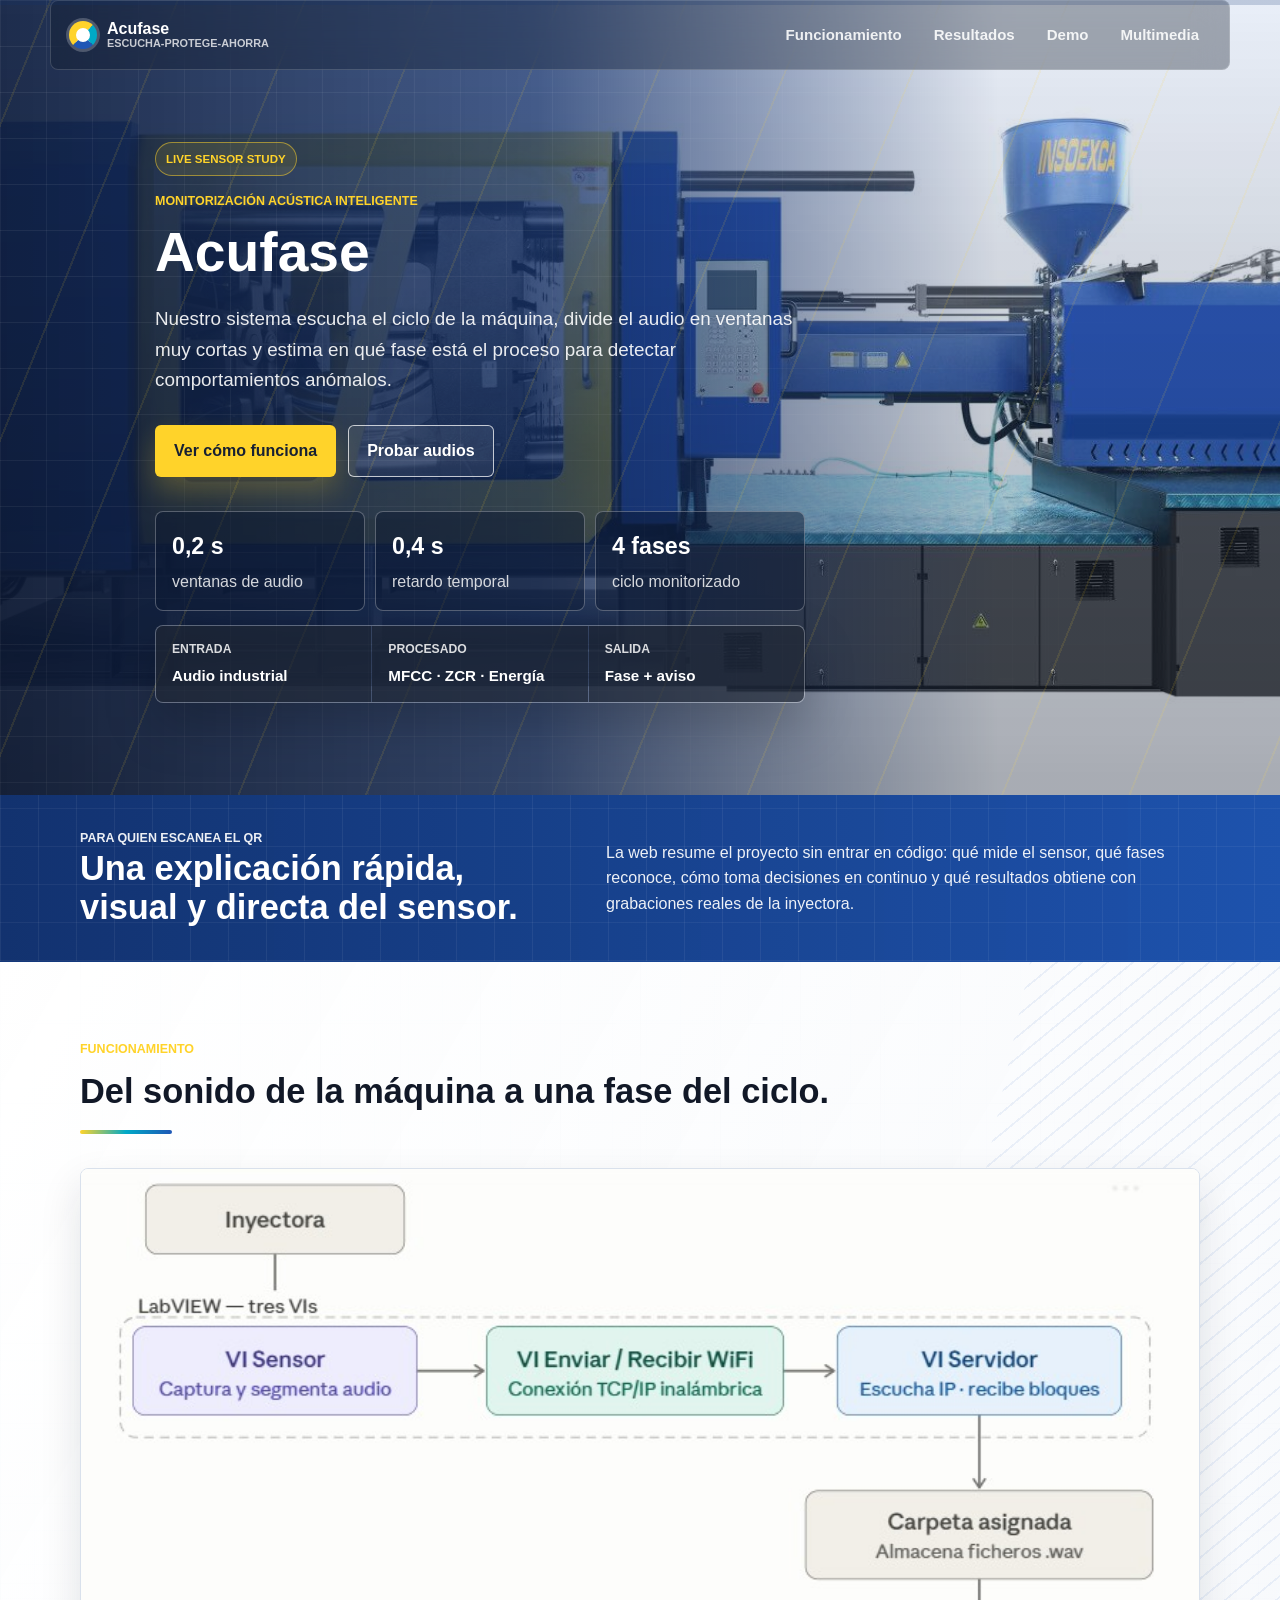
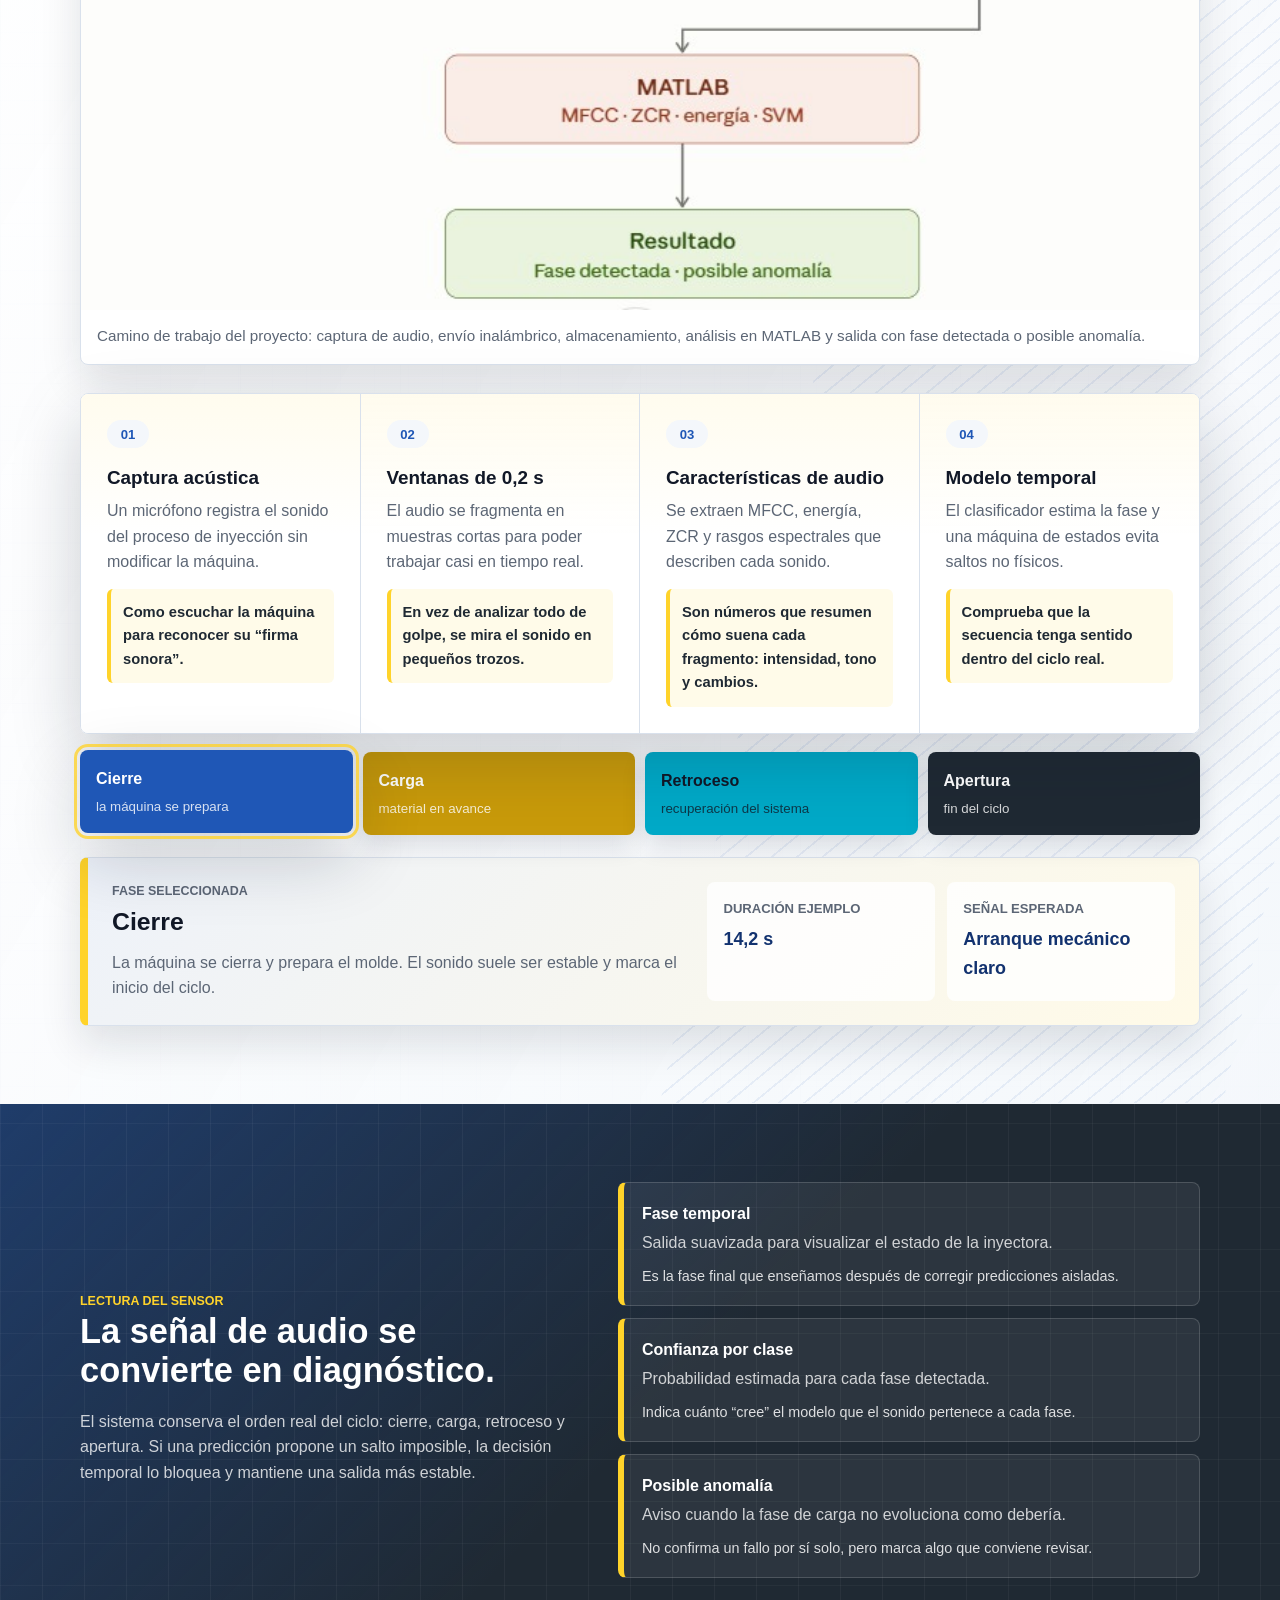
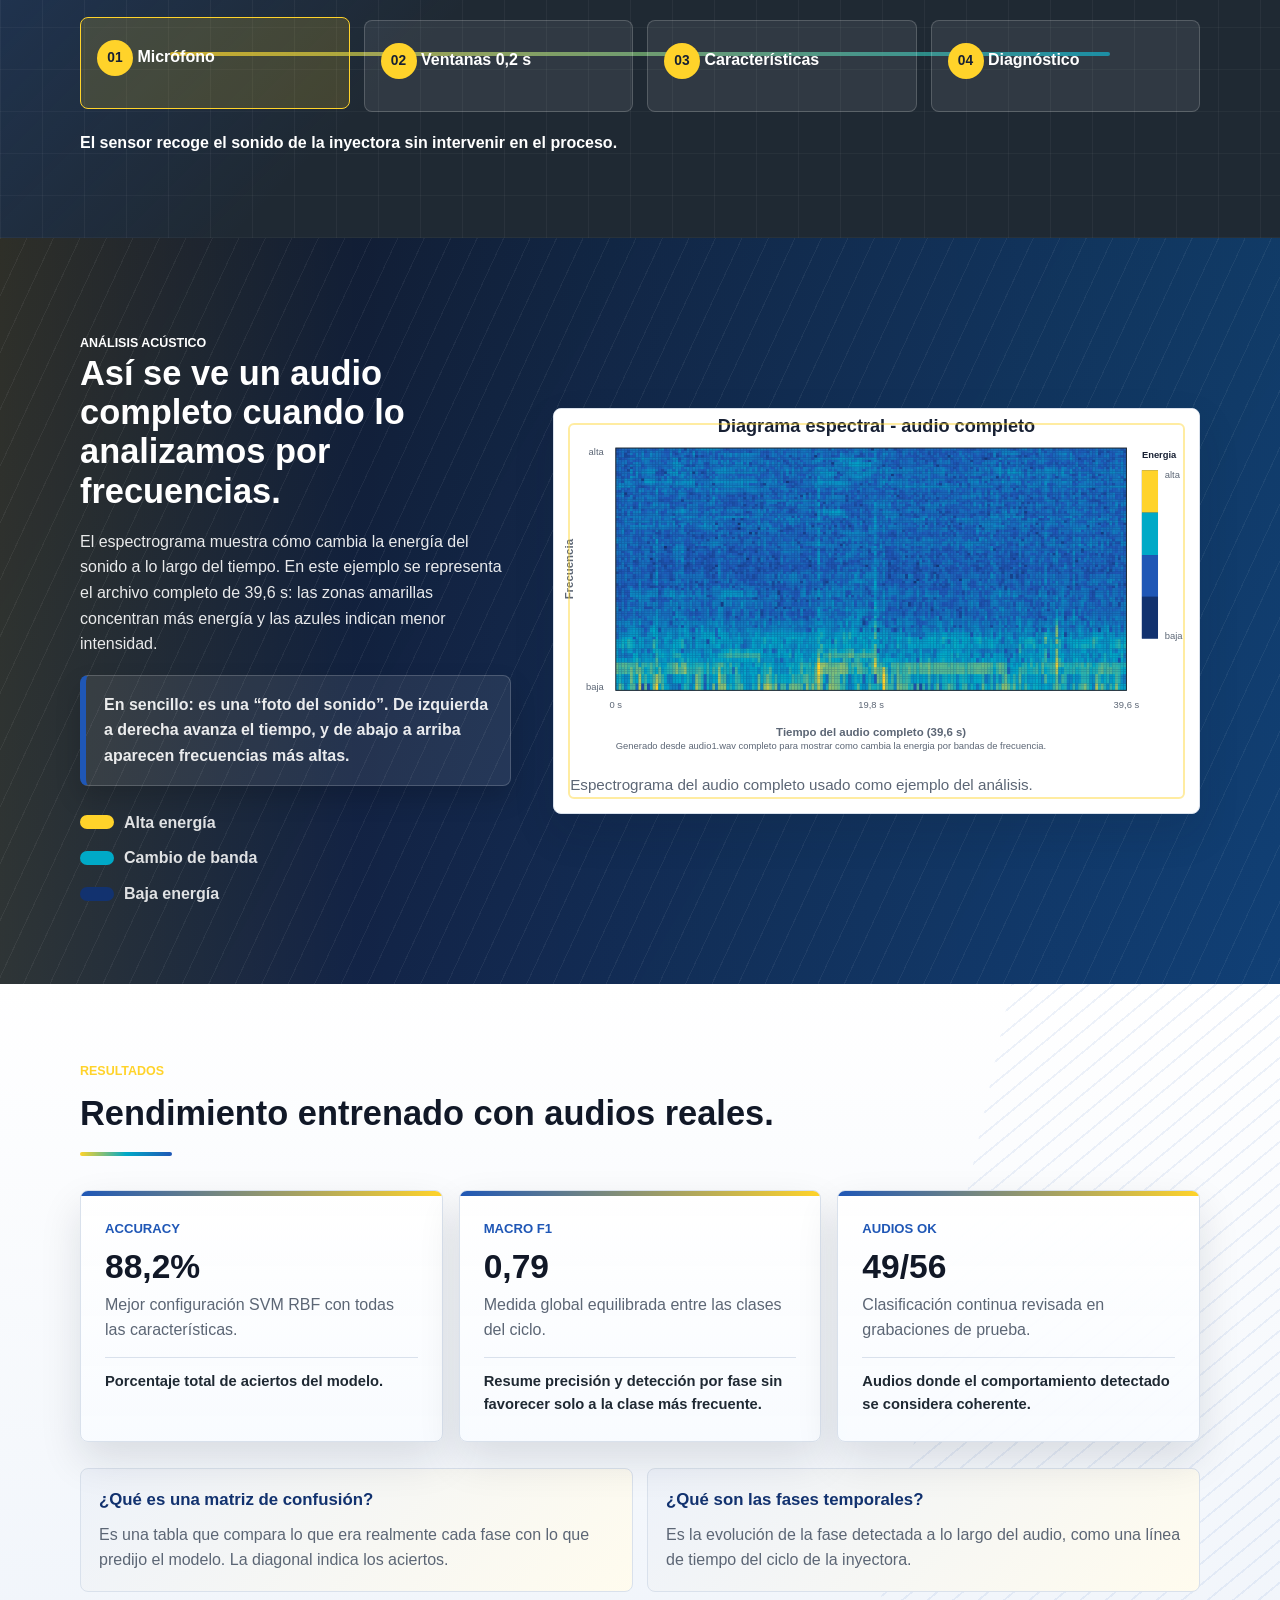
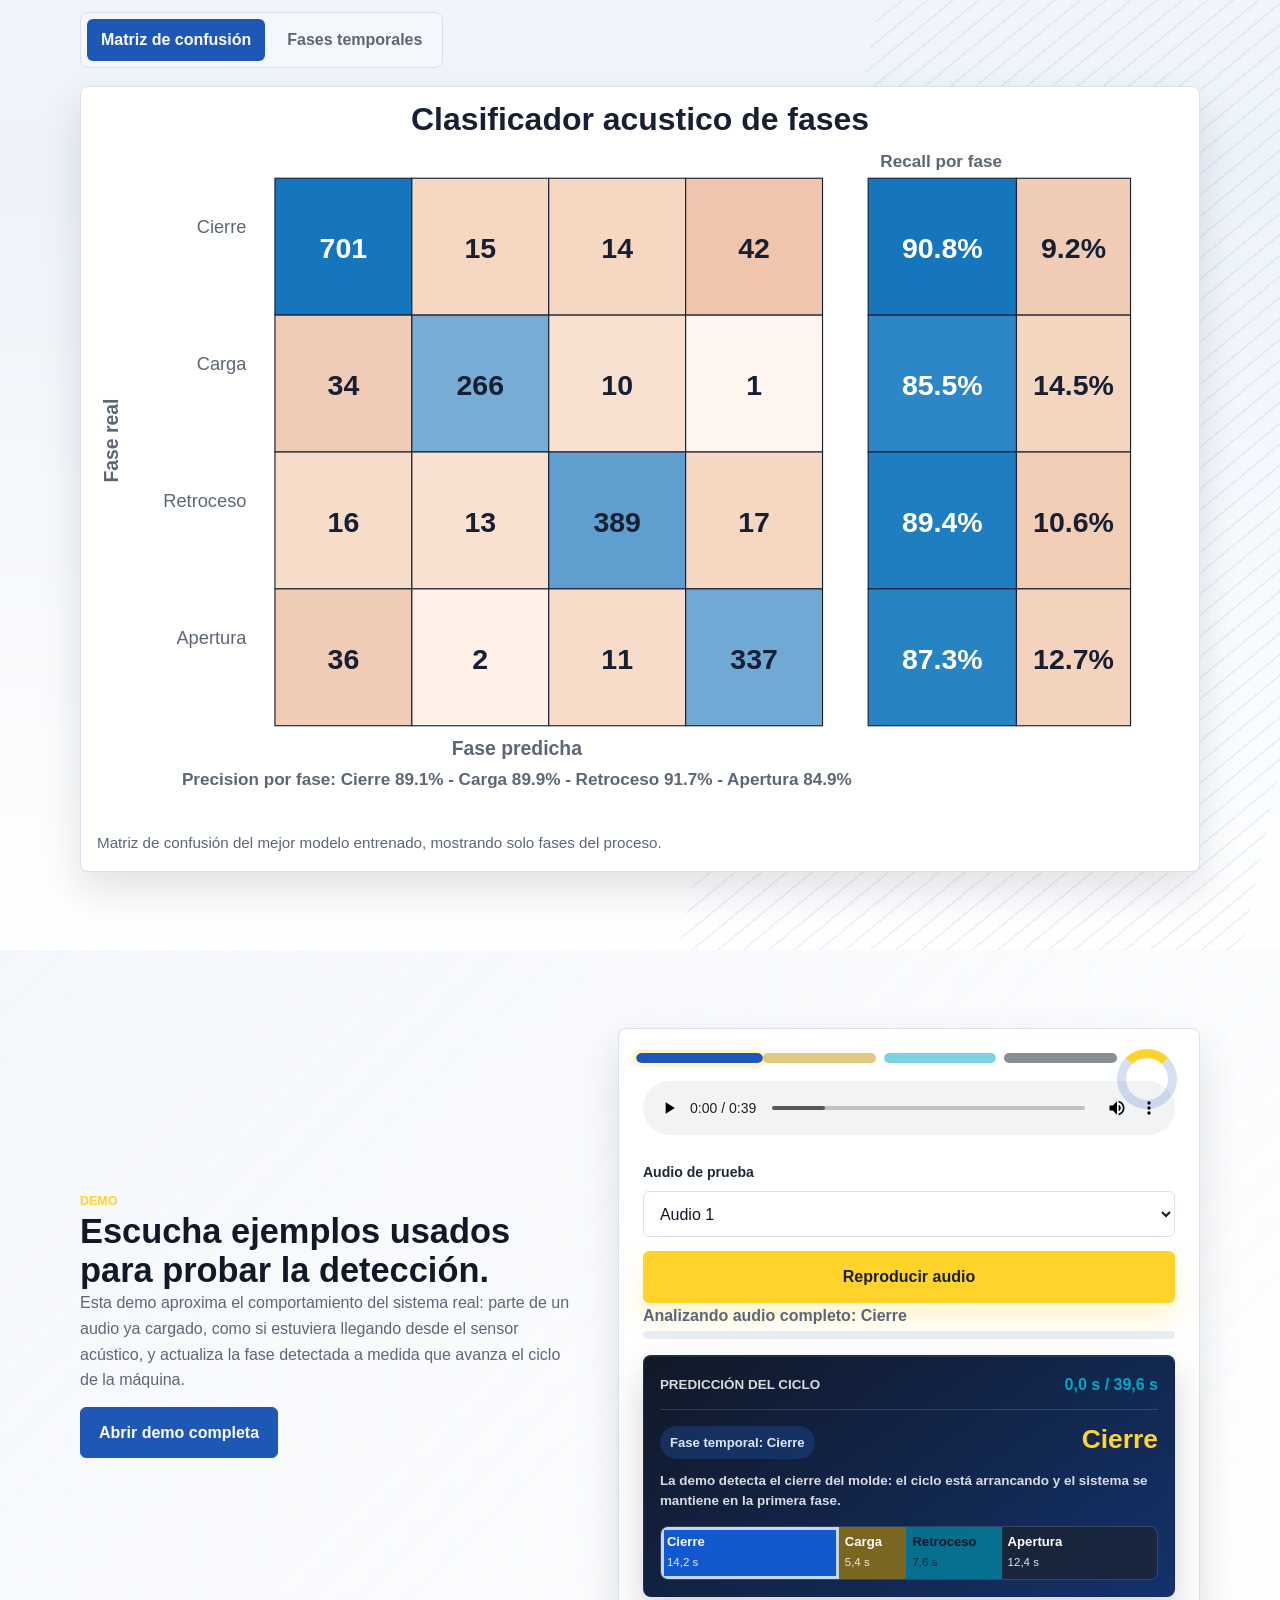
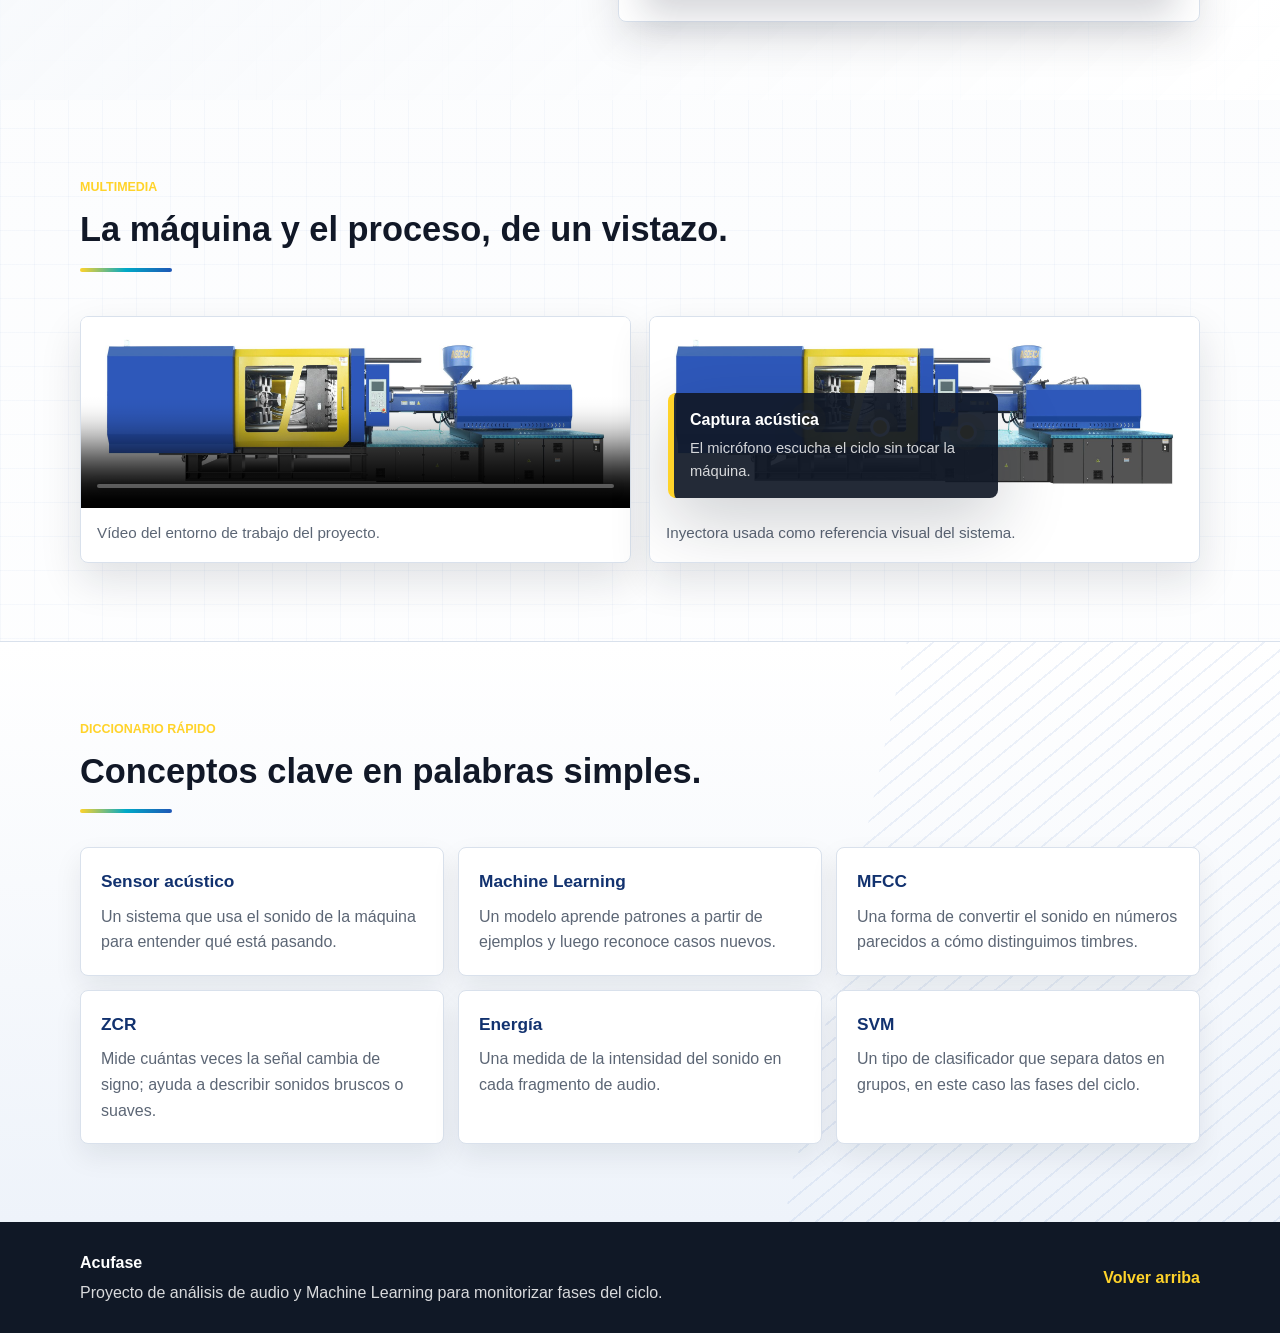
==== commit e857aee0: "Add files via upload" ====
--- a/index.html
+++ b/index.html
@@ -4,7 +4,7 @@
   <meta charset="UTF-8">
   <meta name="viewport" content="width=device-width, initial-scale=1.0">
   <meta name="description" content="Web del sensor acústico para detectar fases y posibles fallos en una inyectora mediante análisis de audio y aprendizaje automático.">
-  <title>Sensor acústico para inyectora | Detección de fases</title>
+  <title>Acufase | Detección de fases</title>
   <link rel="preload" as="image" href="assets/media/maquina.jpg">
   <link rel="stylesheet" href="assets/css/styles.css">
 </head>
@@ -14,7 +14,10 @@
     <nav class="topbar" aria-label="Navegación principal">
       <a class="brand" href="index.html" aria-label="Inicio">
         <span class="brand-mark" aria-hidden="true"></span>
-        <span>Sensor Inyectora</span>
+        <span class="brand-text">
+          <span class="brand-name">Acufase</span>
+          <span class="brand-tagline">Escucha-Protege-Ahorra</span>
+        </span>
       </a>
       <div class="nav-links">
         <a href="#funciona">Funcionamiento</a>
@@ -25,8 +28,8 @@
     </nav>
 
     <section class="hero-content" aria-labelledby="hero-title">
-      <p class="eyebrow">Detección automática de fallos en procesos de inyección</p>
-      <h1 id="hero-title">Sensor acústico para inyectora</h1>
+      <p class="eyebrow">Monitorización acústica inteligente</p>
+      <h1 id="hero-title">Acufase</h1>
       <p class="hero-copy">
         Nuestro sistema escucha el ciclo de la máquina, divide el audio en ventanas muy cortas
         y estima en qué fase está el proceso para detectar comportamientos anómalos.
@@ -87,6 +90,14 @@
           <p class="section-kicker">Funcionamiento</p>
           <h2 id="funciona-title">Del sonido de la máquina a una fase del ciclo.</h2>
         </div>
+
+        <figure class="workflow-figure">
+          <img src="assets/img/flujo-trabajo-acufase.jpeg" alt="Flujo de trabajo de Acufase desde la inyectora y LabVIEW hasta MATLAB y el resultado">
+          <figcaption>
+            Camino de trabajo del proyecto: captura de audio, envío inalámbrico, almacenamiento,
+            análisis en MATLAB y salida con fase detectada o posible anomalía.
+          </figcaption>
+        </figure>
 
         <div class="process-grid">
           <article class="process-step">
@@ -407,7 +418,7 @@
   <footer class="site-footer">
     <div class="container footer-grid">
       <div>
-        <strong>Sensor acústico para inyectora</strong>
+        <strong>Acufase</strong>
         <p>Proyecto de análisis de audio y Machine Learning para monitorizar fases del ciclo.</p>
       </div>
       <a href="#hero-title">Volver arriba</a>
--- a/assets/css/styles.css
+++ b/assets/css/styles.css
@@ -143,8 +143,26 @@
   display: inline-flex;
   align-items: center;
   gap: 10px;
-  font-weight: 800;
   text-decoration: none;
+}
+
+.brand-text {
+  display: grid;
+  gap: 1px;
+  line-height: 1.1;
+}
+
+.brand-name {
+  font-size: 1rem;
+  font-weight: 900;
+}
+
+.brand-tagline {
+  max-width: 330px;
+  color: rgba(255, 255, 255, 0.76);
+  font-size: 0.68rem;
+  font-weight: 700;
+  text-transform: uppercase;
 }
 
 .brand-mark {
@@ -432,6 +450,27 @@
   color: rgba(255, 255, 255, 0.92);
 }
 
+.workflow-figure {
+  margin: 0 0 28px;
+  overflow: hidden;
+  border: 1px solid var(--line);
+  border-radius: 8px;
+  background: var(--white);
+  box-shadow: var(--shadow);
+}
+
+.workflow-figure img {
+  display: block;
+  width: 100%;
+  background: var(--white);
+}
+
+.workflow-figure figcaption {
+  padding: 14px 16px 16px;
+  color: var(--muted);
+  font-size: 0.95rem;
+}
+
 .section-heading {
   max-width: 760px;
   margin-bottom: 34px;
@@ -1626,6 +1665,10 @@
     transform: none;
   }
 
+  .brand-tagline {
+    display: none;
+  }
+
   .hero-content h1 {
     font-size: 2.45rem;
   }
